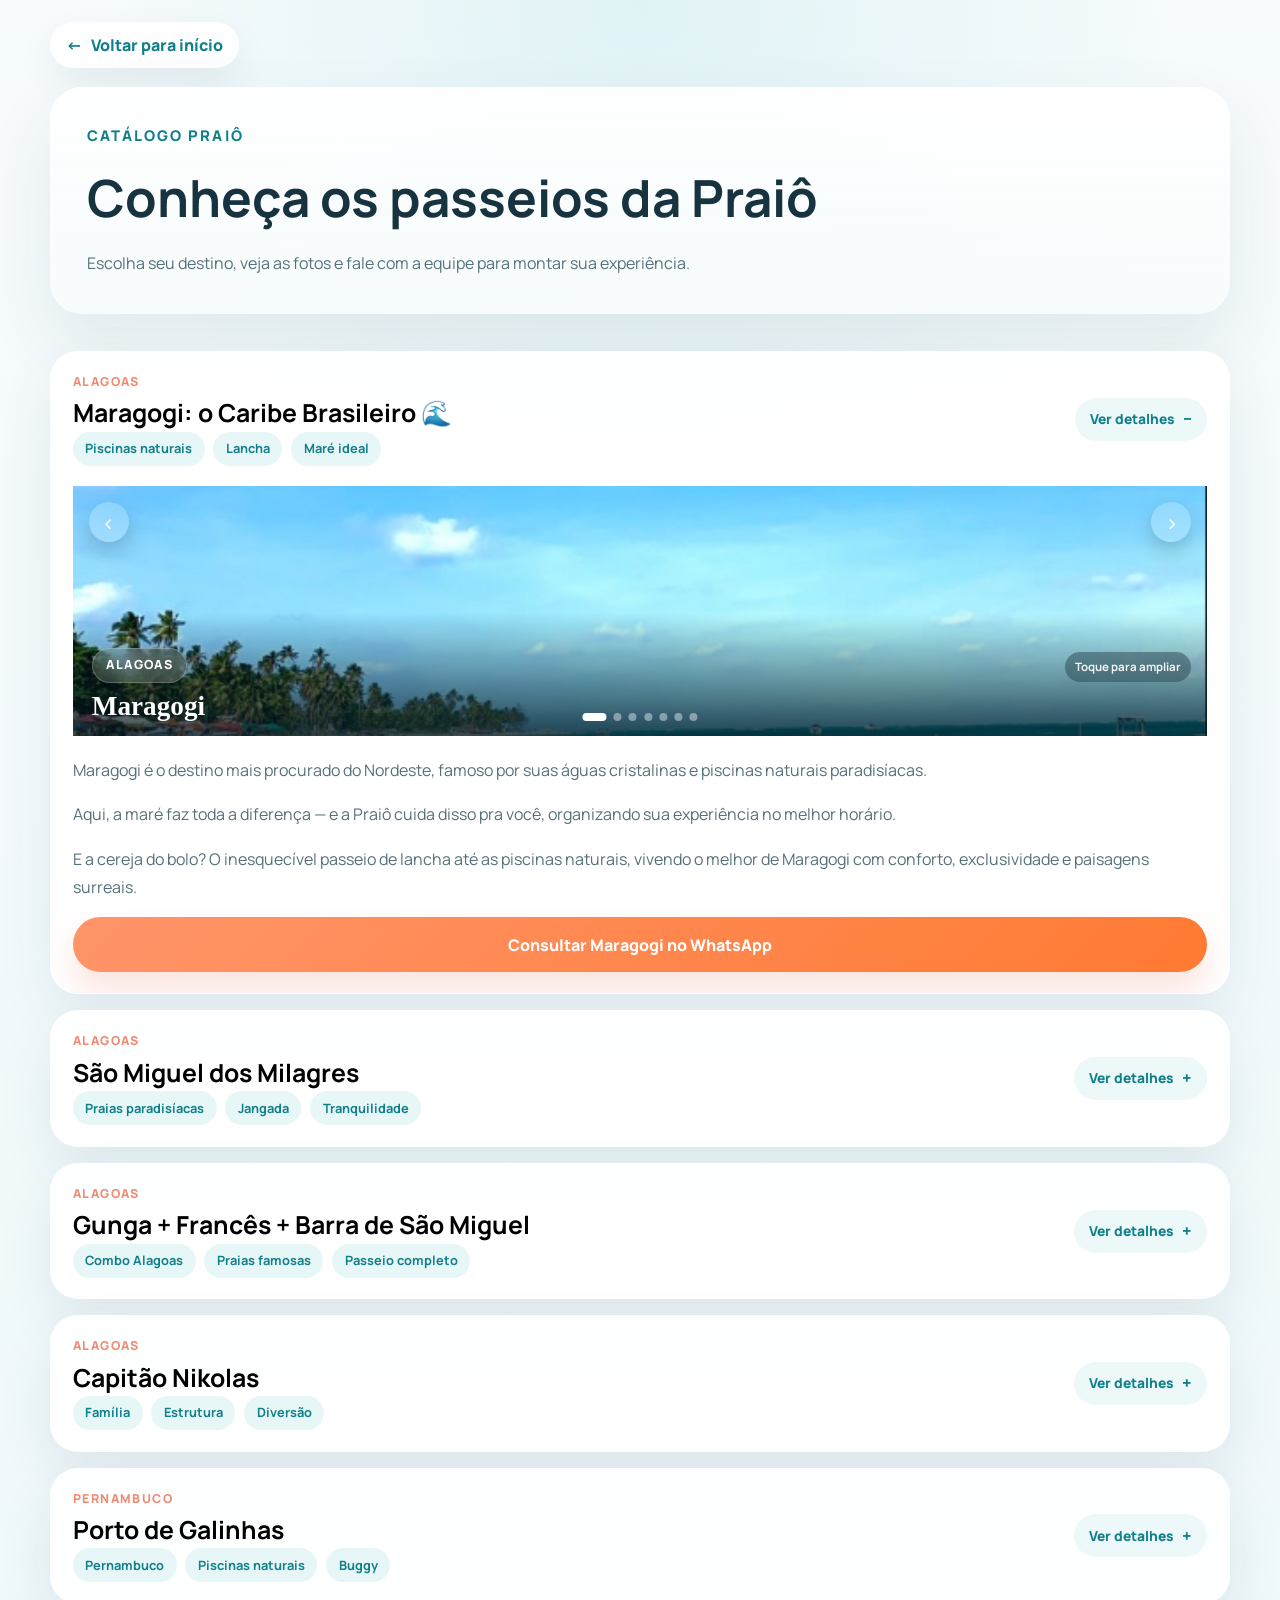
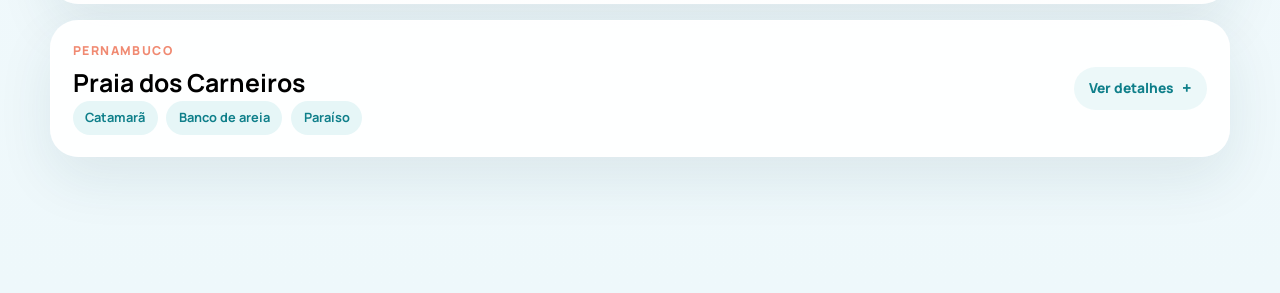
==== passeios.html @ 6997a177 "feat: criar página catálogo de passeios" ====
<!DOCTYPE html>
<html lang="pt-BR">
<head>
  <meta charset="UTF-8">
  <meta name="viewport" content="width=device-width, initial-scale=1.0">
  <title>Passeios | Praiô Receptivo</title>
  <meta
    name="description"
    content="Catálogo de passeios da Praiô Receptivo com fotos, detalhes e atendimento direto no WhatsApp."
  >
  <link rel="preconnect" href="https://fonts.googleapis.com">
  <link rel="preconnect" href="https://fonts.gstatic.com" crossorigin>
  <link
    href="https://fonts.googleapis.com/css2?family=Fraunces:opsz,wght@9..144,600;9..144,700&family=Manrope:wght@400;500;600;700;800&display=swap"
    rel="stylesheet"
  >
  <link rel="stylesheet" href="./style.css">
</head>
<body class="catalog-page">
  <main class="catalog-main">
    <section class="catalog-hero">
      <div class="container catalog-hero__inner">
        <a class="catalog-back-link" href="./index.html">Voltar para início</a>
        <div class="catalog-hero__copy">
          <p class="eyebrow">Catálogo Praiô</p>
          <h1>Conheça os passeios da Praiô</h1>
          <p>
            Escolha seu destino, veja as fotos e fale com a equipe para montar sua experiência.
          </p>
        </div>
      </div>
    </section>

    <section class="catalog-section" id="passeios">
      <div class="container">
        <div class="catalog-stack" data-tour-accordion>
          <article class="catalog-card is-open" data-tour-item>
            <button class="catalog-card__summary" type="button" aria-expanded="true" data-tour-toggle>
              <div>
                <p class="catalog-card__eyebrow">Alagoas</p>
                <h2>Maragogi: o Caribe Brasileiro 🌊</h2>
                <div class="tour-tags" aria-label="Características do passeio Maragogi">
                  <span>Piscinas naturais</span>
                  <span>Lancha</span>
                  <span>Maré ideal</span>
                </div>
              </div>
              <span class="catalog-card__toggle-text">Ver detalhes</span>
            </button>

            <div class="catalog-card__content" data-tour-content>
              <div class="catalog-card__body">
                <div class="tour-gallery catalog-gallery" data-gallery="maragogi">
                  <div class="tour-gallery-track" data-gallery-track aria-label="Galeria de Maragogi">
                    <figure class="tour-gallery-slide">
                      <img src="./assets/passeios/maragogi/maragogi-1.png" alt="Praia de Maragogi com mar azul e faixa de areia" loading="lazy" data-lightbox-image>
                    </figure>
                    <figure class="tour-gallery-slide">
                      <img src="./assets/passeios/maragogi/maragogi-2.png" alt="Águas cristalinas de Maragogi com barcos ao fundo" loading="lazy" data-lightbox-image>
                    </figure>
                    <figure class="tour-gallery-slide">
                      <img src="./assets/passeios/maragogi/maragogi-3.png" alt="Coqueiro inclinado na praia de Maragogi" loading="lazy" data-lightbox-image>
                    </figure>
                    <figure class="tour-gallery-slide">
                      <img src="./assets/passeios/maragogi/maragogi-4.png" alt="Piscinas naturais de Maragogi com família aproveitando o mar" loading="lazy" data-lightbox-image>
                    </figure>
                    <figure class="tour-gallery-slide">
                      <img src="./assets/passeios/maragogi/maragogi-5.png" alt="Cenário turístico de Maragogi com balanço colorido" loading="lazy" data-lightbox-image>
                    </figure>
                    <figure class="tour-gallery-slide">
                      <img src="./assets/passeios/maragogi/maragogi-6.png" alt="Piscinas naturais transparentes em Maragogi" loading="lazy" data-lightbox-image>
                    </figure>
                    <figure class="tour-gallery-slide">
                      <img src="./assets/passeios/maragogi/maragogi-7.png" alt="Letreiro colorido de Maragogi na praia" loading="lazy" data-lightbox-image>
                    </figure>
                  </div>

                  <div class="tour-gallery-overlay">
                    <span class="tour-visual-pill">Alagoas</span>
                    <strong>Maragogi</strong>
                  </div>

                  <span class="tour-gallery-hint">Toque para ampliar</span>

                  <button class="tour-gallery-arrow tour-gallery-arrow-prev" type="button" data-gallery-prev aria-label="Imagem anterior de Maragogi">
                    <span aria-hidden="true">‹</span>
                  </button>
                  <button class="tour-gallery-arrow tour-gallery-arrow-next" type="button" data-gallery-next aria-label="Próxima imagem de Maragogi">
                    <span aria-hidden="true">›</span>
                  </button>

                  <div class="tour-gallery-dots" data-gallery-dots aria-label="Selecionar imagem de Maragogi">
                    <button class="tour-gallery-dot is-active" type="button" aria-label="Ver imagem 1 de Maragogi"></button>
                    <button class="tour-gallery-dot" type="button" aria-label="Ver imagem 2 de Maragogi"></button>
                    <button class="tour-gallery-dot" type="button" aria-label="Ver imagem 3 de Maragogi"></button>
                    <button class="tour-gallery-dot" type="button" aria-label="Ver imagem 4 de Maragogi"></button>
                    <button class="tour-gallery-dot" type="button" aria-label="Ver imagem 5 de Maragogi"></button>
                    <button class="tour-gallery-dot" type="button" aria-label="Ver imagem 6 de Maragogi"></button>
                    <button class="tour-gallery-dot" type="button" aria-label="Ver imagem 7 de Maragogi"></button>
                  </div>
                </div>

                <div class="catalog-card__details">
                  <p>
                    Maragogi é o destino mais procurado do Nordeste, famoso por suas águas cristalinas e piscinas naturais paradisíacas.
                  </p>
                  <p>
                    Aqui, a maré faz toda a diferença — e a Praiô cuida disso pra você, organizando sua experiência no melhor horário.
                  </p>
                  <p>
                    E a cereja do bolo? O inesquecível passeio de lancha até as piscinas naturais, vivendo o melhor de Maragogi com conforto, exclusividade e paisagens surreais.
                  </p>

                  <a
                    class="btn btn-card btn-tour whatsapp-trigger"
                    href="#"
                    data-message="Olá! Vim pelo site da Praiô Receptivo 🌴 Quero informações sobre o passeio para Maragogi."
                  >
                    Consultar Maragogi no WhatsApp
                  </a>
                </div>
              </div>
            </div>
          </article>

          <article class="catalog-card" data-tour-item>
            <button class="catalog-card__summary" type="button" aria-expanded="false" data-tour-toggle>
              <div>
                <p class="catalog-card__eyebrow">Alagoas</p>
                <h2>São Miguel dos Milagres</h2>
                <div class="tour-tags">
                  <span>Praias paradisíacas</span>
                  <span>Jangada</span>
                  <span>Tranquilidade</span>
                </div>
              </div>
              <span class="catalog-card__toggle-text">Ver detalhes</span>
            </button>
            <div class="catalog-card__content" data-tour-content hidden>
              <div class="catalog-card__body catalog-card__body--single">
                <div class="tour-visual tour-visual-milagres">
                  <span class="tour-visual-pill">Alagoas</span>
                  <strong>São Miguel dos Milagres</strong>
                </div>
                <div class="catalog-card__details">
                  <p>
                    Um dos destinos mais encantadores de Alagoas, ideal para quem busca águas calmas, beleza natural e uma experiência mais tranquila.
                  </p>
                  <a class="btn btn-card btn-tour whatsapp-trigger" href="#" data-message="Olá! Vim pelo site da Praiô Receptivo 🌴 Quero informações sobre o passeio para São Miguel dos Milagres.">
                    Consultar Milagres
                  </a>
                </div>
              </div>
            </div>
          </article>

          <article class="catalog-card" data-tour-item>
            <button class="catalog-card__summary" type="button" aria-expanded="false" data-tour-toggle>
              <div>
                <p class="catalog-card__eyebrow">Alagoas</p>
                <h2>Gunga + Francês + Barra de São Miguel</h2>
                <div class="tour-tags">
                  <span>Combo Alagoas</span>
                  <span>Praias famosas</span>
                  <span>Passeio completo</span>
                </div>
              </div>
              <span class="catalog-card__toggle-text">Ver detalhes</span>
            </button>
            <div class="catalog-card__content" data-tour-content hidden>
              <div class="catalog-card__body catalog-card__body--single">
                <div class="tour-visual tour-visual-combo">
                  <span class="tour-visual-pill">Alagoas</span>
                  <strong>Combo litoral sul</strong>
                </div>
                <div class="catalog-card__details">
                  <p>
                    Um dos roteiros mais procurados de Alagoas, reunindo três destinos incríveis em uma experiência completa pelo litoral.
                  </p>
                  <a class="btn btn-card btn-tour whatsapp-trigger" href="#" data-message="Olá! Vim pelo site da Praiô Receptivo 🌴 Quero informações sobre o passeio Gunga, Francês e Barra de São Miguel.">
                    Consultar combo
                  </a>
                </div>
              </div>
            </div>
          </article>

          <article class="catalog-card" data-tour-item>
            <button class="catalog-card__summary" type="button" aria-expanded="false" data-tour-toggle>
              <div>
                <p class="catalog-card__eyebrow">Alagoas</p>
                <h2>Capitão Nikolas</h2>
                <div class="tour-tags">
                  <span>Família</span>
                  <span>Estrutura</span>
                  <span>Diversão</span>
                </div>
              </div>
              <span class="catalog-card__toggle-text">Ver detalhes</span>
            </button>
            <div class="catalog-card__content" data-tour-content hidden>
              <div class="catalog-card__body catalog-card__body--single">
                <div class="tour-visual tour-visual-nikolas">
                  <span class="tour-visual-pill">Alagoas</span>
                  <strong>Capitão Nikolas</strong>
                </div>
                <div class="catalog-card__details">
                  <p>
                    Uma opção perfeita para famílias, com estrutura, conforto e um dia leve para aproveitar o melhor do litoral.
                  </p>
                  <a class="btn btn-card btn-tour whatsapp-trigger" href="#" data-message="Olá! Vim pelo site da Praiô Receptivo 🌴 Quero informações sobre o passeio Capitão Nikolas.">
                    Consultar Capitão Nikolas
                  </a>
                </div>
              </div>
            </div>
          </article>

          <article class="catalog-card" data-tour-item>
            <button class="catalog-card__summary" type="button" aria-expanded="false" data-tour-toggle>
              <div>
                <p class="catalog-card__eyebrow">Pernambuco</p>
                <h2>Porto de Galinhas</h2>
                <div class="tour-tags">
                  <span>Pernambuco</span>
                  <span>Piscinas naturais</span>
                  <span>Buggy</span>
                </div>
              </div>
              <span class="catalog-card__toggle-text">Ver detalhes</span>
            </button>
            <div class="catalog-card__content" data-tour-content hidden>
              <div class="catalog-card__body catalog-card__body--single">
                <div class="tour-visual tour-visual-porto">
                  <span class="tour-visual-pill">Pernambuco</span>
                  <strong>Porto de Galinhas</strong>
                </div>
                <div class="catalog-card__details">
                  <p>
                    Um dos destinos mais famosos do Brasil, conhecido pelas piscinas naturais, vila charmosa e passeios inesquecíveis.
                  </p>
                  <a class="btn btn-card btn-tour whatsapp-trigger" href="#" data-message="Olá! Vim pelo site da Praiô Receptivo 🌴 Quero informações sobre o passeio para Porto de Galinhas.">
                    Consultar Porto de Galinhas
                  </a>
                </div>
              </div>
            </div>
          </article>

          <article class="catalog-card" data-tour-item>
            <button class="catalog-card__summary" type="button" aria-expanded="false" data-tour-toggle>
              <div>
                <p class="catalog-card__eyebrow">Pernambuco</p>
                <h2>Praia dos Carneiros</h2>
                <div class="tour-tags">
                  <span>Catamarã</span>
                  <span>Banco de areia</span>
                  <span>Paraíso</span>
                </div>
              </div>
              <span class="catalog-card__toggle-text">Ver detalhes</span>
            </button>
            <div class="catalog-card__content" data-tour-content hidden>
              <div class="catalog-card__body catalog-card__body--single">
                <div class="tour-visual tour-visual-carneiros">
                  <span class="tour-visual-pill">Pernambuco</span>
                  <strong>Praia dos Carneiros</strong>
                </div>
                <div class="catalog-card__details">
                  <p>
                    Um cenário paradisíaco em Pernambuco, com águas tranquilas, passeio de catamarã e paisagens marcantes.
                  </p>
                  <a class="btn btn-card btn-tour whatsapp-trigger" href="#" data-message="Olá! Vim pelo site da Praiô Receptivo 🌴 Quero informações sobre o passeio para Praia dos Carneiros.">
                    Consultar Carneiros
                  </a>
                </div>
              </div>
            </div>
          </article>
        </div>
      </div>
    </section>
  </main>

  <script src="./script.js"></script>
</body>
</html>
---- style.css ----
:root {
  --bg: #f7f4ec;
  --surface: rgba(255, 255, 255, 0.78);
  --surface-strong: #ffffff;
  --text: #17333f;
  --muted: #55707b;
  --primary: #1ca9b3;
  --primary-dark: #0f7f8a;
  --accent: #f08a72;
  --gold: #d7b56d;
  --sand: #e8dcc5;
  --line: rgba(23, 51, 63, 0.1);
  --shadow: 0 20px 60px rgba(18, 61, 74, 0.12);
  --radius-lg: 28px;
  --radius-md: 20px;
  --radius-sm: 14px;
  --container: 1180px;
  --header-height: 82px;
}

* {
  box-sizing: border-box;
}

html {
  scroll-behavior: smooth;
}

body {
  margin: 0;
  font-family: "Manrope", sans-serif;
  color: var(--text);
  line-height: 1.5;
  background:
    radial-gradient(circle at top left, rgba(28, 169, 179, 0.12), transparent 30%),
    radial-gradient(circle at top right, rgba(240, 138, 114, 0.12), transparent 28%),
    linear-gradient(180deg, #f7fafb 0%, var(--bg) 40%, #fcfaf5 100%);
}

a {
  color: inherit;
  text-decoration: none;
}

button,
input,
textarea,
select {
  font: inherit;
}

button,
a {
  -webkit-tap-highlight-color: transparent;
}

img {
  max-width: 100%;
  display: block;
}

.container {
  width: min(calc(100% - 2rem), var(--container));
  margin: 0 auto;
}

.section {
  padding: 5.5rem 0;
  position: relative;
}

.section-heading {
  max-width: 700px;
  margin-bottom: 2rem;
}

.section-support {
  margin: 1rem 0 0;
  color: var(--muted);
  font-size: 1.03rem;
  line-height: 1.82;
}

.section-heading.center {
  text-align: center;
  margin-left: auto;
  margin-right: auto;
}

.section-heading h2,
.hero-copy h1,
.final-cta h2 {
  margin: 0;
  font-family: "Playfair Display", serif;
  line-height: 1.08;
  letter-spacing: -0.03em;
}

.section-heading h2 {
  font-size: clamp(2rem, 3vw, 3.2rem);
}

.eyebrow {
  margin: 0 0 0.8rem;
  color: var(--primary-dark);
  font-size: 0.92rem;
  font-weight: 800;
  letter-spacing: 0.14em;
  text-transform: uppercase;
}

.site-header {
  position: fixed;
  top: 0;
  left: 0;
  right: 0;
  z-index: 30;
  background: transparent;
  border-bottom: 1px solid transparent;
  transition:
    background 0.25s ease,
    border-color 0.25s ease,
    backdrop-filter 0.25s ease,
    box-shadow 0.25s ease;
}

.site-header.is-scrolled {
  backdrop-filter: blur(16px);
  background: rgba(247, 250, 251, 0.78);
  border-bottom-color: rgba(255, 255, 255, 0.56);
  box-shadow: 0 10px 30px rgba(18, 61, 74, 0.08);
}

.header-inner {
  min-height: var(--header-height);
  display: flex;
  align-items: center;
  justify-content: space-between;
  gap: 1.25rem;
}

.brand {
  display: inline-flex;
  align-items: center;
  justify-content: center;
  min-height: 40px;
  padding: 0;
  background: transparent;
  border: 0;
  backdrop-filter: none;
  box-shadow: none;
}

.brand-logo {
  width: 140px;
  height: auto;
  display: block;
  filter: drop-shadow(0 7px 18px rgba(5, 39, 50, 0.17));
}

.site-nav {
  display: flex;
  align-items: center;
  gap: 1.55rem;
}

.site-nav a {
  color: rgba(255, 255, 255, 0.94);
  font-size: 0.93rem;
  font-weight: 700;
  min-height: 44px;
  display: inline-flex;
  align-items: center;
  letter-spacing: 0.01em;
  transition: color 0.2s ease;
}

.site-nav a:hover,
.site-nav a:focus-visible {
  color: white;
}

.site-header.is-scrolled .site-nav a {
  color: var(--muted);
}

.site-header.is-scrolled .site-nav a:hover,
.site-header.is-scrolled .site-nav a:focus-visible {
  color: var(--primary-dark);
}

.header-cta,
.btn {
  display: inline-flex;
  align-items: center;
  justify-content: center;
  border-radius: 999px;
  font-weight: 800;
  transition:
    transform 0.2s ease,
    box-shadow 0.2s ease,
    background 0.2s ease,
    color 0.2s ease;
}

.header-cta {
  min-height: 46px;
  padding: 0.82rem 1.2rem;
  color: white;
  background: linear-gradient(135deg, rgba(6, 83, 98, 0.92), rgba(28, 169, 179, 0.88));
  box-shadow: 0 12px 24px rgba(9, 53, 66, 0.2);
  border: 1px solid rgba(255, 255, 255, 0.24);
}

.header-cta:hover,
.btn:hover {
  transform: translateY(-2px);
}

.header-cta:focus-visible,
.btn:focus-visible,
.site-nav a:focus-visible,
.nav-toggle:focus-visible,
.footer-link:focus-visible {
  outline: 3px solid rgba(240, 138, 114, 0.35);
  outline-offset: 3px;
}

.nav-toggle {
  display: none;
  width: 48px;
  height: 48px;
  padding: 0;
  border: 0;
  border-radius: 14px;
  background: rgba(9, 53, 66, 0.24);
  border: 1px solid rgba(255, 255, 255, 0.24);
  backdrop-filter: blur(10px);
  box-shadow: 0 10px 30px rgba(20, 56, 68, 0.14);
}

.nav-toggle span {
  display: block;
  width: 20px;
  height: 2px;
  margin: 4px auto;
  background: white;
  transition: transform 0.2s ease, opacity 0.2s ease;
}

.site-header.is-scrolled .nav-toggle {
  background: rgba(255, 255, 255, 0.9);
  border-color: rgba(23, 51, 63, 0.08);
}

.site-header.is-scrolled .nav-toggle span {
  background: var(--text);
}

.hero {
  overflow: hidden;
  min-height: 100svh;
  padding: calc(var(--header-height) + 1.2rem) 0 2.4rem;
}

.hero-backdrop {
  position: absolute;
  inset: 0;
  background:
    linear-gradient(180deg, rgba(5, 39, 50, 0.08) 0%, rgba(7, 54, 68, 0.14) 42%, rgba(8, 48, 60, 0.24) 100%),
    radial-gradient(circle at 50% 10%, rgba(255, 255, 255, 0.24), transparent 24%),
    linear-gradient(90deg, rgba(4, 39, 50, 0.1) 0%, rgba(4, 39, 50, 0.03) 38%, rgba(4, 39, 50, 0.1) 100%),
    url("./assets/hero-mobile-praiou.jpeg");
  background-size: cover;
  background-position: center center;
  pointer-events: none;
}

.hero-grid {
  position: relative;
  z-index: 1;
  min-height: calc(100svh - var(--header-height) - 2rem);
  display: flex;
  align-items: center;
  justify-content: center;
}

.hero-copy {
  color: white;
  max-width: 690px;
}

.hero-copy-centered {
  text-align: center;
  display: flex;
  flex-direction: column;
  align-items: center;
}

.hero-logo {
  width: min(100%, 420px);
  height: auto;
  margin-bottom: 1.55rem;
  filter: drop-shadow(0 10px 24px rgba(5, 39, 50, 0.18));
}

.hero-copy h1 {
  font-size: clamp(2.2rem, 3.82vw, 3.5rem);
  max-width: 610px;
  line-height: 1.05;
  text-shadow: 0 5px 14px rgba(5, 39, 50, 0.2);
  text-wrap: balance;
}

.hero-text {
  margin: 1rem 0 0;
  max-width: 680px;
  color: rgba(255, 255, 255, 0.96);
  font-size: 1.05rem;
  line-height: 1.72;
  text-shadow: 0 3px 10px rgba(5, 39, 50, 0.14);
  text-wrap: pretty;
}

.hero-text-mobile {
  display: none;
}

.hero-mobile-break {
  display: none;
}

.hero-actions {
  display: flex;
  flex-wrap: wrap;
  justify-content: center;
  gap: 0.95rem;
  margin-top: 1.7rem;
}

.hero-mobile-links {
  display: none;
}

.hero-mobile-link {
  min-height: 48px;
  padding: 0.82rem 1.1rem;
  display: inline-flex;
  align-items: center;
  justify-content: center;
  border-radius: 999px;
  background: rgba(18, 119, 133, 0.28);
  border: 1px solid rgba(255, 255, 255, 0.24);
  box-shadow: 0 12px 24px rgba(5, 39, 50, 0.12);
  color: rgba(255, 255, 255, 0.96);
  font-size: 0.94rem;
  font-weight: 800;
  letter-spacing: 0.01em;
  backdrop-filter: blur(10px);
  transition:
    transform 0.2s ease,
    background 0.2s ease,
    box-shadow 0.2s ease;
}

.hero-mobile-link:hover,
.hero-mobile-link:focus-visible {
  transform: translateY(-2px);
  background: rgba(18, 119, 133, 0.38);
  box-shadow: 0 16px 28px rgba(5, 39, 50, 0.14);
}

.btn {
  min-height: 54px;
  padding: 0.95rem 1.55rem;
  text-align: center;
}

.btn-primary {
  color: white;
  background: linear-gradient(135deg, var(--accent), #ef9f65);
  box-shadow: 0 16px 30px rgba(240, 138, 114, 0.22);
}

.btn-secondary {
  color: white;
  background: rgba(255, 255, 255, 0.11);
  border: 1px solid rgba(255, 255, 255, 0.3);
  backdrop-filter: blur(10px);
}

.btn-card {
  width: 100%;
  color: var(--primary-dark);
  background: rgba(28, 169, 179, 0.1);
}

.hero-badges {
  display: flex;
  flex-wrap: wrap;
  justify-content: center;
  gap: 0.9rem;
  margin-top: 1.35rem;
}

.hero-badges span {
  min-height: 46px;
  display: inline-flex;
  align-items: center;
  justify-content: center;
  padding: 0.75rem 1rem;
  border: 1px solid rgba(255, 255, 255, 0.22);
  border-radius: 999px;
  background: rgba(255, 255, 255, 0.12);
  color: rgba(255, 255, 255, 0.94);
  font-size: 0.89rem;
  font-weight: 700;
  backdrop-filter: blur(10px);
  box-shadow: 0 12px 24px rgba(5, 39, 50, 0.12);
}

.hero-visual {
  display: none;
}

.hero-card {
  border: 1px solid rgba(255, 255, 255, 0.4);
  backdrop-filter: blur(18px);
  box-shadow: var(--shadow);
}

.hero-card-main {
  width: min(100%, 440px);
  padding: 2rem;
  border-radius: 34px;
  background:
    linear-gradient(180deg, rgba(255, 255, 255, 0.96), rgba(255, 255, 255, 0.8)),
    linear-gradient(135deg, rgba(28, 169, 179, 0.16), rgba(255, 255, 255, 0));
}

.visual-label {
  margin: 0 0 0.6rem;
  color: var(--primary-dark);
  font-size: 0.86rem;
  font-weight: 800;
  letter-spacing: 0.12em;
  text-transform: uppercase;
}

.hero-card-main h2 {
  margin: 0;
  font-size: clamp(1.8rem, 3vw, 2.6rem);
  line-height: 1.1;
}

.hero-card-main p {
  margin: 1rem 0 0;
  color: var(--muted);
  line-height: 1.75;
}

.hero-card-floating {
  position: absolute;
  left: 1rem;
  bottom: 2rem;
  display: flex;
  flex-direction: column;
  gap: 0.35rem;
  padding: 1.1rem 1.2rem;
  border-radius: 20px;
  background: rgba(255, 255, 255, 0.78);
}

.hero-card-floating strong {
  font-size: 0.98rem;
}

.hero-card-floating span {
  color: var(--muted);
  font-size: 0.9rem;
}

.intro-grid {
  display: grid;
  grid-template-columns: 0.9fr 1.1fr;
  gap: 2rem;
  align-items: start;
}

.intro-grid-enhanced {
  gap: 2.5rem;
}

.intro {
  padding-top: 4.8rem;
}

.intro-showcase {
  display: grid;
  grid-template-columns: minmax(0, 1.2fr) minmax(280px, 0.8fr);
  gap: 1.4rem;
  align-items: stretch;
}

.intro-copy {
  color: var(--muted);
  font-size: 1.04rem;
  line-height: 1.9;
}

.intro-copy p + p {
  margin-top: 1rem;
}

.profile-card,
.schedule-box,
.transfer-card,
.experience-card {
  background: rgba(255, 255, 255, 0.84);
  border: 1px solid rgba(255, 255, 255, 0.8);
  border-radius: var(--radius-lg);
  box-shadow: var(--shadow);
}

.profile-card {
  display: grid;
  gap: 1.2rem;
  padding: 1.6rem;
  background:
    linear-gradient(180deg, rgba(255, 255, 255, 0.92), rgba(250, 255, 255, 0.86)),
    linear-gradient(135deg, rgba(28, 169, 179, 0.08), rgba(240, 138, 114, 0.08));
}

.profile-photo-placeholder,
.transfer-visual {
  display: grid;
  place-items: center;
  text-align: center;
  gap: 0.5rem;
  min-height: 260px;
  padding: 1.5rem;
  border-radius: 24px;
  border: 1px dashed rgba(28, 169, 179, 0.28);
  background:
    radial-gradient(circle at top, rgba(28, 169, 179, 0.12), transparent 55%),
    linear-gradient(180deg, rgba(255, 255, 255, 0.92), rgba(232, 220, 197, 0.44));
  color: var(--primary-dark);
}

.profile-photo-placeholder span,
.transfer-visual span {
  font-size: 1.18rem;
  font-weight: 800;
}

.profile-photo-placeholder small,
.transfer-visual small {
  color: var(--muted);
  line-height: 1.6;
}

.profile-meta strong {
  display: block;
  font-size: 1.12rem;
  margin-bottom: 0.55rem;
}

.profile-meta p {
  margin: 0;
  color: var(--muted);
  line-height: 1.75;
}

.schedule-box {
  display: grid;
  grid-template-columns: 1fr auto;
  align-items: center;
  gap: 1.6rem;
  padding: 2rem;
  background:
    linear-gradient(180deg, rgba(255, 255, 255, 0.95), rgba(255, 255, 255, 0.84)),
    linear-gradient(135deg, rgba(28, 169, 179, 0.12), rgba(240, 138, 114, 0.08));
}

.card-grid {
  display: grid;
  gap: 1.4rem;
}

.card-grid-2 {
  grid-template-columns: repeat(2, minmax(0, 1fr));
}

.card-grid-3 {
  grid-template-columns: repeat(3, minmax(0, 1fr));
}

.card-grid-4 {
  grid-template-columns: repeat(4, minmax(0, 1fr));
}

.info-card,
.tour-card,
.reason-card,
.review-card {
  background: rgba(255, 255, 255, 0.84);
  border: 1px solid rgba(255, 255, 255, 0.8);
  border-radius: var(--radius-lg);
  box-shadow: var(--shadow);
}

.info-card,
.reason-card,
.review-card {
  padding: 1.8rem;
}

.info-card {
  min-height: 100%;
}

.card-icon {
  width: 56px;
  height: 56px;
  display: inline-flex;
  align-items: center;
  justify-content: center;
  border-radius: 18px;
  background: linear-gradient(135deg, rgba(28, 169, 179, 0.18), rgba(240, 138, 114, 0.18));
  font-size: 1.5rem;
}

.info-card h3,
.tour-card h3,
.reason-card h3 {
  margin: 1rem 0 0.6rem;
  font-size: 1.25rem;
}

.info-card p,
.tour-card p,
.reason-card p,
.review-card p {
  margin: 0;
  color: var(--muted);
  line-height: 1.8;
}

.tour-card {
  display: flex;
  flex-direction: column;
  justify-content: space-between;
  gap: 1.5rem;
  padding: 1.6rem;
  background:
    linear-gradient(180deg, rgba(255, 255, 255, 0.92), rgba(250, 255, 255, 0.84)),
    linear-gradient(135deg, rgba(28, 169, 179, 0.08), rgba(240, 138, 114, 0.08));
  border-color: rgba(28, 169, 179, 0.08);
  transition: transform 0.2s ease, box-shadow 0.2s ease;
}

.info-card:hover,
.tour-card:hover,
.reason-card:hover,
.review-card:hover {
  transform: translateY(-4px);
  box-shadow: 0 24px 66px rgba(18, 61, 74, 0.14);
}

.tour-region {
  display: inline-flex;
  margin-bottom: 0.8rem;
  padding: 0.45rem 0.8rem;
  border-radius: 999px;
  background: rgba(28, 169, 179, 0.12);
  color: var(--primary-dark);
  font-size: 0.82rem;
  font-weight: 800;
  letter-spacing: 0.08em;
  text-transform: uppercase;
}

.tour-card-top {
  display: grid;
  gap: 0.25rem;
}

.tours {
  position: relative;
  overflow: hidden;
}

.tours::before {
  content: "";
  position: absolute;
  inset: 0;
  background:
    radial-gradient(circle at top left, rgba(28, 169, 179, 0.1), transparent 35%),
    radial-gradient(circle at bottom right, rgba(240, 138, 114, 0.12), transparent 30%);
  pointer-events: none;
}

.tours .container {
  position: relative;
  z-index: 1;
}

.tours-heading {
  display: flex;
  align-items: end;
  justify-content: space-between;
  gap: 1.5rem;
}

.tours-controls {
  display: inline-flex;
  align-items: center;
  gap: 0.75rem;
  flex-shrink: 0;
}

.tours-arrow {
  width: 52px;
  height: 52px;
  display: inline-flex;
  align-items: center;
  justify-content: center;
  border: 0;
  border-radius: 18px;
  background: rgba(255, 255, 255, 0.92);
  color: var(--primary-dark);
  box-shadow: 0 18px 38px rgba(18, 61, 74, 0.12);
  cursor: pointer;
  transition: transform 0.2s ease, box-shadow 0.2s ease, opacity 0.2s ease;
}

.tours-arrow:hover {
  transform: translateY(-2px);
  box-shadow: 0 22px 42px rgba(18, 61, 74, 0.16);
}

.tours-arrow:disabled {
  opacity: 0.45;
  cursor: default;
  transform: none;
  box-shadow: 0 12px 24px rgba(18, 61, 74, 0.08);
}

.tours-arrow span {
  font-size: 1.8rem;
  line-height: 1;
  transform: translateY(-1px);
}

.tours-carousel {
  display: grid;
  gap: 1.15rem;
}

.tours-track {
  display: flex;
  align-items: stretch;
  gap: 1rem;
  overflow-x: auto;
  padding: 0.3rem 0.2rem 0.8rem;
  scroll-snap-type: x mandatory;
  scroll-behavior: smooth;
  scrollbar-width: none;
}

.tours-track::-webkit-scrollbar {
  display: none;
}

.carousel-tour-card {
  flex: 0 0 min(31.5rem, calc((100% - 2rem) / 3));
  min-width: min(31.5rem, calc((100% - 2rem) / 3));
  flex-shrink: 0;
  padding: 0;
  overflow: hidden;
  scroll-snap-align: start;
  scroll-snap-stop: always;
}

.tour-visual {
  position: relative;
  min-height: 220px;
  display: flex;
  flex-direction: column;
  justify-content: end;
  gap: 0.55rem;
  padding: 1.3rem;
  color: #fff;
  background:
    linear-gradient(180deg, rgba(3, 24, 31, 0.08) 0%, rgba(2, 26, 34, 0.62) 100%),
    linear-gradient(135deg, rgba(20, 166, 189, 0.92), rgba(240, 138, 114, 0.72));
}

.tour-visual::after {
  content: "";
  position: absolute;
  inset: 0;
  background:
    radial-gradient(circle at top right, rgba(255, 255, 255, 0.2), transparent 28%),
    linear-gradient(135deg, rgba(255, 255, 255, 0.08), transparent 55%);
  pointer-events: none;
}

.tour-visual > * {
  position: relative;
  z-index: 1;
}

.tour-visual strong {
  font-family: "Playfair Display", serif;
  font-size: 1.7rem;
  line-height: 1.03;
  max-width: 14ch;
}

.tour-visual small {
  font-size: 0.82rem;
  color: rgba(255, 255, 255, 0.88);
}

.tour-visual small code {
  color: inherit;
  background: rgba(255, 255, 255, 0.12);
}

.tour-visual-pill {
  width: fit-content;
  display: inline-flex;
  align-items: center;
  justify-content: center;
  padding: 0.45rem 0.82rem;
  border-radius: 999px;
  background: rgba(255, 255, 255, 0.15);
  border: 1px solid rgba(255, 255, 255, 0.22);
  backdrop-filter: blur(10px);
  font-size: 0.78rem;
  font-weight: 800;
  letter-spacing: 0.08em;
  text-transform: uppercase;
}

.tour-visual-maragogi {
  background:
    linear-gradient(180deg, rgba(4, 35, 47, 0.06) 0%, rgba(5, 39, 50, 0.6) 100%),
    radial-gradient(circle at top left, rgba(255, 255, 255, 0.26), transparent 28%),
    linear-gradient(135deg, #1bbcc4 0%, #49d6df 32%, #8ce5df 60%, #f08a72 100%);
}

.tour-gallery {
  position: relative;
  min-height: 260px;
  overflow: hidden;
  background:
    linear-gradient(180deg, rgba(4, 35, 47, 0.08) 0%, rgba(5, 39, 50, 0.62) 100%),
    linear-gradient(135deg, #1bbcc4 0%, #49d6df 32%, #8ce5df 60%, #f08a72 100%);
}

.tour-gallery-track {
  display: flex;
  height: 100%;
  overflow-x: auto;
  scroll-snap-type: x mandatory;
  scroll-behavior: smooth;
  scrollbar-width: none;
}

.tour-gallery-track::-webkit-scrollbar {
  display: none;
}

.tour-gallery-slide {
  flex: 0 0 100%;
  min-width: 100%;
  height: 260px;
  margin: 0;
  scroll-snap-align: start;
  scroll-snap-stop: always;
}

.tour-gallery-slide img {
  width: 100%;
  height: 100%;
  display: block;
  object-fit: cover;
}

.tour-gallery-overlay {
  position: absolute;
  inset: auto 0 0;
  display: flex;
  flex-direction: column;
  gap: 0.55rem;
  padding: 2.2rem 1.2rem 1.05rem;
  color: #fff;
  background: linear-gradient(180deg, rgba(3, 24, 31, 0) 0%, rgba(2, 26, 34, 0.78) 100%);
  pointer-events: none;
}

.tour-gallery-overlay strong {
  font-family: "Playfair Display", serif;
  font-size: 1.7rem;
  line-height: 1.03;
}

.tour-gallery-overlay small {
  color: rgba(255, 255, 255, 0.88);
  font-size: 0.8rem;
}

.tour-gallery-overlay small code {
  color: inherit;
  background: rgba(255, 255, 255, 0.12);
}

.tour-gallery-hint {
  position: absolute;
  right: 1rem;
  bottom: 3.4rem;
  z-index: 2;
  display: inline-flex;
  align-items: center;
  min-height: 30px;
  padding: 0.3rem 0.65rem;
  border-radius: 999px;
  background: rgba(7, 28, 36, 0.34);
  color: rgba(255, 255, 255, 0.92);
  font-size: 0.72rem;
  font-weight: 700;
  backdrop-filter: blur(10px);
  pointer-events: none;
}

.tour-gallery-arrow {
  position: absolute;
  top: 1rem;
  z-index: 2;
  width: 40px;
  height: 40px;
  display: inline-flex;
  align-items: center;
  justify-content: center;
  border: 0;
  border-radius: 999px;
  background: rgba(255, 255, 255, 0.2);
  color: white;
  box-shadow: 0 10px 20px rgba(4, 35, 47, 0.2);
  backdrop-filter: blur(12px);
  cursor: pointer;
}

.tour-gallery-arrow:hover {
  background: rgba(255, 255, 255, 0.28);
}

.tour-gallery-arrow-prev {
  left: 1rem;
}

.tour-gallery-arrow-next {
  right: 1rem;
}

.tour-gallery-arrow span {
  font-size: 1.35rem;
  line-height: 1;
}

.tour-gallery-dots {
  position: absolute;
  left: 50%;
  bottom: 0.95rem;
  z-index: 2;
  display: flex;
  align-items: center;
  gap: 0.45rem;
  transform: translateX(-50%);
}

.tour-gallery-dot {
  width: 8px;
  height: 8px;
  padding: 0;
  border: 0;
  border-radius: 999px;
  background: rgba(255, 255, 255, 0.42);
  cursor: pointer;
  transition: width 0.2s ease, background 0.2s ease;
}

.tour-gallery-dot.is-active {
  width: 24px;
  background: white;
}

.tour-lightbox {
  position: fixed;
  inset: 0;
  z-index: 90;
  display: grid;
  place-items: center;
  padding: 1rem;
  background: rgba(0, 0, 0, 0.88);
  backdrop-filter: blur(12px);
}

.tour-lightbox[hidden] {
  display: none !important;
}

.tour-lightbox__dialog {
  position: relative;
  width: min(100%, 1080px);
  display: grid;
  justify-items: center;
  gap: 1rem;
}

.tour-lightbox__image-wrap {
  width: 100%;
  display: grid;
  place-items: center;
}

.tour-lightbox__image {
  max-width: 100%;
  max-height: min(82vh, 920px);
  display: block;
  border-radius: 22px;
  box-shadow: 0 26px 80px rgba(0, 0, 0, 0.34);
}

.tour-lightbox__close,
.tour-lightbox__arrow {
  position: absolute;
  z-index: 2;
  width: 48px;
  height: 48px;
  display: inline-flex;
  align-items: center;
  justify-content: center;
  border: 0;
  border-radius: 999px;
  background: rgba(255, 255, 255, 0.14);
  color: white;
  backdrop-filter: blur(10px);
  box-shadow: 0 10px 30px rgba(0, 0, 0, 0.18);
  cursor: pointer;
}

.tour-lightbox__close {
  top: 0;
  right: 0;
}

.tour-lightbox__arrow {
  top: 50%;
  transform: translateY(-50%);
}

.tour-lightbox__arrow--prev {
  left: 0;
}

.tour-lightbox__arrow--next {
  right: 0;
}

.tour-lightbox__close span,
.tour-lightbox__arrow span {
  font-size: 1.45rem;
  line-height: 1;
}

.tour-lightbox__counter {
  display: inline-flex;
  align-items: center;
  justify-content: center;
  min-height: 36px;
  padding: 0.45rem 0.9rem;
  border-radius: 999px;
  background: rgba(255, 255, 255, 0.12);
  color: rgba(255, 255, 255, 0.92);
  font-size: 0.88rem;
  font-weight: 700;
  letter-spacing: 0.03em;
}

.tour-visual-milagres {
  background:
    linear-gradient(180deg, rgba(4, 35, 47, 0.08) 0%, rgba(5, 39, 50, 0.62) 100%),
    radial-gradient(circle at top right, rgba(255, 255, 255, 0.18), transparent 28%),
    linear-gradient(145deg, #1f9f9a 0%, #61d8cb 44%, #d9f4f0 70%, #f0be7e 100%);
}

.tour-visual-combo {
  background:
    linear-gradient(180deg, rgba(5, 39, 50, 0.08) 0%, rgba(5, 39, 50, 0.62) 100%),
    radial-gradient(circle at top left, rgba(255, 255, 255, 0.18), transparent 28%),
    linear-gradient(135deg, #0e7ba6 0%, #1cb3c7 44%, #f6d4a1 76%, #ec8a65 100%);
}

.tour-visual-nikolas {
  background:
    linear-gradient(180deg, rgba(5, 39, 50, 0.08) 0%, rgba(5, 39, 50, 0.62) 100%),
    radial-gradient(circle at top left, rgba(255, 255, 255, 0.18), transparent 28%),
    linear-gradient(145deg, #248bb3 0%, #41c8db 38%, #f6dcb1 74%, #f29a6b 100%);
}

.tour-visual-porto {
  background:
    linear-gradient(180deg, rgba(5, 39, 50, 0.08) 0%, rgba(5, 39, 50, 0.62) 100%),
    radial-gradient(circle at top right, rgba(255, 255, 255, 0.22), transparent 30%),
    linear-gradient(135deg, #1a88a5 0%, #28c2cc 42%, #f0e4b6 76%, #ef8f63 100%);
}

.tour-visual-carneiros {
  background:
    linear-gradient(180deg, rgba(5, 39, 50, 0.08) 0%, rgba(5, 39, 50, 0.62) 100%),
    radial-gradient(circle at top left, rgba(255, 255, 255, 0.18), transparent 30%),
    linear-gradient(150deg, #1aa9b3 0%, #64d8d5 42%, #f5dfb1 74%, #ed8b6c 100%);
}

.tour-card-body {
  display: grid;
  gap: 1.3rem;
  padding: 1.35rem;
}

.tour-card-body .tour-card-top {
  gap: 0.95rem;
}

.tour-card-body .tour-card-top h3 {
  margin: 0;
  font-size: 1.45rem;
}

.tour-card-body .tour-card-top p + p {
  margin-top: -0.2rem;
}

.tour-tags {
  display: flex;
  flex-wrap: wrap;
  gap: 0.55rem;
}

.tour-tags span {
  display: inline-flex;
  align-items: center;
  min-height: 34px;
  padding: 0.42rem 0.78rem;
  border-radius: 999px;
  background: rgba(28, 169, 179, 0.1);
  color: var(--primary-dark);
  font-size: 0.8rem;
  font-weight: 700;
}

.btn-tour {
  justify-content: center;
  min-height: 54px;
  color: #fff;
  background: linear-gradient(135deg, #ff956b, #ff7a32);
  box-shadow: 0 18px 34px rgba(240, 138, 114, 0.24);
}

.btn-tour:hover {
  box-shadow: 0 22px 40px rgba(240, 138, 114, 0.3);
}

.tours-dots {
  display: flex;
  justify-content: center;
  align-items: center;
  gap: 0.55rem;
}

.tours-dot {
  width: 9px;
  height: 9px;
  padding: 0;
  border: 0;
  border-radius: 999px;
  background: rgba(18, 61, 74, 0.18);
  cursor: pointer;
  transition: transform 0.2s ease, background 0.2s ease, width 0.2s ease;
}

.tours-dot.is-active {
  width: 30px;
  background: linear-gradient(135deg, #ff956b, #ff7a32);
}

.tours-dot:hover {
  transform: scale(1.05);
}

.tours-home-cta {
  overflow: hidden;
}

.tours-home-panel {
  display: grid;
  gap: 1.5rem;
  padding: clamp(1.4rem, 3vw, 2.2rem);
  border-radius: 32px;
  background:
    linear-gradient(180deg, rgba(255, 255, 255, 0.96), rgba(249, 255, 255, 0.88)),
    linear-gradient(135deg, rgba(28, 169, 179, 0.08), rgba(240, 138, 114, 0.08));
  border: 1px solid rgba(255, 255, 255, 0.78);
  box-shadow: 0 28px 70px rgba(18, 61, 74, 0.1);
}

.tours-home-actions {
  display: grid;
  gap: 1rem;
  justify-items: start;
}

.tours-home-tags {
  display: flex;
  flex-wrap: wrap;
  gap: 0.65rem;
}

.tours-home-tags span {
  display: inline-flex;
  align-items: center;
  min-height: 36px;
  padding: 0.48rem 0.92rem;
  border-radius: 999px;
  background: rgba(28, 169, 179, 0.1);
  color: var(--primary-dark);
  font-size: 0.82rem;
  font-weight: 700;
}

.catalog-page {
  min-height: 100%;
  background:
    radial-gradient(circle at top, rgba(28, 169, 179, 0.1), transparent 28%),
    linear-gradient(180deg, #f7fbfd 0%, #eef8fb 100%);
}

.catalog-main {
  padding: 0 0 4.5rem;
}

.catalog-hero {
  padding: 1.4rem 0 1.3rem;
}

.catalog-hero__inner {
  display: grid;
  gap: 1.2rem;
}

.catalog-back-link {
  display: inline-flex;
  align-items: center;
  gap: 0.55rem;
  width: fit-content;
  min-height: 44px;
  padding: 0.68rem 1rem;
  border-radius: 999px;
  background: rgba(255, 255, 255, 0.9);
  color: var(--primary-dark);
  font-weight: 800;
  box-shadow: 0 16px 36px rgba(18, 61, 74, 0.08);
}

.catalog-back-link::before {
  content: "←";
  font-size: 1rem;
  line-height: 1;
}

.catalog-hero__copy {
  padding: clamp(1.5rem, 3vw, 2.3rem);
  border-radius: 32px;
  background:
    linear-gradient(180deg, rgba(255, 255, 255, 0.96), rgba(248, 252, 253, 0.92)),
    linear-gradient(135deg, rgba(28, 169, 179, 0.08), rgba(240, 138, 114, 0.08));
  box-shadow: 0 30px 70px rgba(18, 61, 74, 0.09);
}

.catalog-hero__copy h1 {
  margin: 0.35rem 0 0.85rem;
  font-size: clamp(2rem, 4vw, 3.4rem);
}

.catalog-hero__copy p:not(.eyebrow) {
  margin: 0;
  max-width: 720px;
  color: var(--muted);
  line-height: 1.75;
}

.catalog-section {
  padding: 1rem 0 4rem;
}

.catalog-stack {
  display: grid;
  gap: 1rem;
}

.catalog-card {
  overflow: hidden;
  border-radius: 28px;
  background: rgba(255, 255, 255, 0.94);
  border: 1px solid rgba(255, 255, 255, 0.88);
  box-shadow: 0 22px 56px rgba(18, 61, 74, 0.09);
}

.catalog-card__summary {
  width: 100%;
  display: grid;
  grid-template-columns: minmax(0, 1fr) auto;
  gap: 1rem;
  align-items: center;
  padding: 1.3rem 1.35rem;
  border: 0;
  background: transparent;
  text-align: left;
  cursor: pointer;
}

.catalog-card__summary h2 {
  margin: 0.2rem 0 0;
  font-size: clamp(1.15rem, 2.6vw, 1.55rem);
}

.catalog-card__eyebrow {
  margin: 0;
  color: var(--accent);
  font-size: 0.77rem;
  font-weight: 800;
  letter-spacing: 0.12em;
  text-transform: uppercase;
}

.catalog-card__toggle-text {
  display: inline-flex;
  align-items: center;
  gap: 0.5rem;
  min-height: 42px;
  padding: 0.7rem 0.95rem;
  border-radius: 999px;
  background: rgba(28, 169, 179, 0.08);
  color: var(--primary-dark);
  font-size: 0.86rem;
  font-weight: 800;
  white-space: nowrap;
}

.catalog-card__toggle-text::after {
  content: "+";
  font-size: 1.05rem;
  line-height: 1;
}

.catalog-card.is-open .catalog-card__toggle-text::after {
  content: "−";
}

.catalog-card__content {
  padding: 0 1.35rem 1.35rem;
}

.catalog-card__body {
  display: grid;
  gap: 1.2rem;
}

.catalog-card__body--single {
  grid-template-columns: minmax(0, 220px) minmax(0, 1fr);
  align-items: start;
}

.catalog-card__details {
  display: grid;
  gap: 1rem;
}

.catalog-card__details p {
  margin: 0;
  color: var(--muted);
  line-height: 1.78;
}

.catalog-gallery {
  min-height: 250px;
  height: 250px;
}

.catalog-gallery .tour-gallery-track {
  height: 100%;
}

.catalog-gallery .tour-gallery-slide {
  min-height: 250px;
  height: 250px;
}

.catalog-gallery .tour-gallery-slide img {
  height: 100%;
}

.transfer-grid,
.experience-grid {
  align-items: stretch;
}

.transfer-card,
.experience-card {
  transition: transform 0.2s ease, box-shadow 0.2s ease;
}

.transfer-card:hover,
.experience-card:hover {
  transform: translateY(-4px);
  box-shadow: 0 24px 66px rgba(18, 61, 74, 0.14);
}

.transfer-card {
  overflow: hidden;
  display: grid;
  grid-template-columns: minmax(210px, 0.9fr) minmax(0, 1.1fr);
}

.transfer-content {
  padding: 1.5rem;
  display: grid;
  align-content: center;
}

.transfer-content h3,
.experience-card h3 {
  margin: 0 0 0.6rem;
  font-size: 1.2rem;
}

.transfer-content p,
.experience-card p {
  margin: 0;
  color: var(--muted);
  line-height: 1.76;
}

.experience-card {
  padding: 1.5rem;
  display: grid;
  gap: 1rem;
  align-content: space-between;
  background:
    linear-gradient(180deg, rgba(255, 255, 255, 0.92), rgba(250, 255, 255, 0.86)),
    linear-gradient(135deg, rgba(28, 169, 179, 0.08), rgba(240, 138, 114, 0.08));
}

.experience-card .btn {
  width: 100%;
}

.reasons-grid {
  display: grid;
  grid-template-columns: repeat(5, minmax(0, 1fr));
  gap: 1rem;
}

.reason-card {
  min-height: 100%;
}

.reviews {
  overflow: hidden;
}

.stars {
  margin-bottom: 1rem;
  color: var(--gold);
  letter-spacing: 0.15em;
  font-size: 1.12rem;
}

.final-cta-box {
  display: grid;
  grid-template-columns: 1fr auto;
  align-items: center;
  gap: 1.5rem;
  padding: 2rem;
  border-radius: 34px;
  background:
    linear-gradient(135deg, rgba(8, 101, 117, 0.96), rgba(28, 169, 179, 0.88)),
    linear-gradient(180deg, rgba(255, 255, 255, 0.08), rgba(255, 255, 255, 0));
  box-shadow: var(--shadow);
  color: white;
}

.final-cta .eyebrow,
.final-cta p {
  color: rgba(255, 255, 255, 0.85);
}

.final-cta h2 {
  font-size: clamp(2rem, 3.5vw, 3.4rem);
}

.final-cta p {
  margin: 1rem 0 0;
  max-width: 620px;
  line-height: 1.8;
}

.site-footer {
  padding: 2rem 0 3rem;
}

.footer-content {
  display: flex;
  align-items: center;
  justify-content: space-between;
  gap: 1.5rem;
  padding-top: 1.6rem;
  border-top: 1px solid var(--line);
}

.footer-content p {
  margin: 0.35rem 0 0;
  color: var(--muted);
}

.footer-link {
  color: var(--primary-dark);
  font-weight: 800;
}

.reveal {
  opacity: 0;
  transform: translateY(24px);
  transition: opacity 0.5s ease, transform 0.5s ease;
}

.reveal.is-visible {
  opacity: 1;
  transform: translateY(0);
}

@media (max-width: 1100px) {
  .intro-grid,
  .final-cta-box,
  .intro-showcase,
  .schedule-box,
  .transfer-card {
    grid-template-columns: 1fr;
  }

  .card-grid-4 {
    grid-template-columns: repeat(2, minmax(0, 1fr));
  }

  .card-grid-3 {
    grid-template-columns: repeat(2, minmax(0, 1fr));
  }

  .reasons-grid {
    grid-template-columns: repeat(2, minmax(0, 1fr));
  }
}

@media (max-width: 860px) {
  :root {
    --header-height: 74px;
  }

  .nav-toggle {
    display: inline-block;
    order: 3;
  }

  .header-cta {
    display: none;
  }

  .site-nav {
    position: absolute;
    top: calc(100% + 0.6rem);
    left: 1rem;
    right: 1rem;
    display: grid;
    gap: 0.3rem;
    padding: 1rem;
    border-radius: 24px;
    background: rgba(255, 255, 255, 0.94);
    border: 1px solid rgba(255, 255, 255, 0.95);
    box-shadow: 0 25px 60px rgba(18, 61, 74, 0.14);
    opacity: 0;
    visibility: hidden;
    transform: translateY(-10px);
    transition: opacity 0.2s ease, transform 0.2s ease, visibility 0.2s ease;
  }

  .site-nav.is-open {
    opacity: 1;
    visibility: visible;
    transform: translateY(0);
  }

  .site-nav a {
    padding: 0.9rem 1rem;
    border-radius: 14px;
    color: var(--muted);
  }

  .hero {
    padding-top: calc(var(--header-height) + 1rem);
  }

  .hero-copy {
    max-width: 630px;
  }

  .hero-logo {
    width: min(100%, 350px);
  }

  .hero-copy h1 {
    max-width: 560px;
    font-size: clamp(2rem, 5vw, 2.95rem);
  }

  .hero-text {
    max-width: 520px;
    font-size: 1.02rem;
  }

  .site-nav a:hover,
  .site-nav a:focus-visible {
    background: rgba(28, 169, 179, 0.08);
  }

  .card-grid-3,
  .card-grid-2,
  .reasons-grid {
    grid-template-columns: 1fr;
  }
}

@media (max-width: 640px) {
  .site-header {
    display: none;
  }

  .section {
    padding: 4.2rem 0;
  }

  .container {
    width: min(calc(100% - 1.2rem), var(--container));
  }

  .hero {
    min-height: 100svh;
    padding: 1.25rem 0 1.7rem;
  }

  .hero-grid {
    min-height: calc(100svh - 2.45rem);
    gap: 1.3rem;
  }

  .hero-backdrop {
    background:
      linear-gradient(180deg, rgba(5, 39, 50, 0.06) 0%, rgba(7, 54, 68, 0.1) 36%, rgba(8, 48, 60, 0.19) 100%),
      radial-gradient(circle at 50% 8%, rgba(255, 255, 255, 0.18), transparent 25%),
      linear-gradient(90deg, rgba(4, 39, 50, 0.04) 0%, rgba(4, 39, 50, 0.01) 44%, rgba(4, 39, 50, 0.08) 100%),
      url("./assets/hero-mobile-praiou.jpeg");
    background-size: cover;
    background-position: 50% 16%;
  }

  .hero-logo {
    width: min(100%, 332px);
    margin-bottom: 1.08rem;
    filter: drop-shadow(0 10px 26px rgba(5, 39, 50, 0.2));
  }

  .hero-copy-centered {
    transform: translateY(-1rem);
  }

  .hero-copy h1 {
    max-width: 320px;
    font-size: 1.94rem;
    line-height: 1.06;
    text-shadow: 0 6px 18px rgba(5, 39, 50, 0.24);
  }

  .hero-text {
    max-width: 312px;
    margin-top: 0.76rem;
    font-size: 0.96rem;
    line-height: 1.5;
    text-shadow: 0 4px 12px rgba(5, 39, 50, 0.18);
  }

  .hero-text-desktop {
    display: none;
  }

  .hero-text-mobile {
    display: inline;
  }

  .hero-mobile-break {
    display: none;
  }

  .hero-actions,
  .hero-badges {
    flex-direction: column;
  }

  .hero-actions {
    gap: 0.72rem;
    margin-top: 1.18rem;
    width: 100%;
    align-items: center;
  }

  .hero-actions .btn-secondary {
    display: none;
  }

  .hero-actions .btn-primary {
    width: min(100%, 248px);
    min-height: 62px;
    padding: 0.98rem 1.65rem;
    font-size: 1.04rem;
    font-weight: 800;
    letter-spacing: -0.01em;
    background: linear-gradient(180deg, #ff985d 0%, #ff7f33 100%);
    border: 1px solid rgba(255, 255, 255, 0.32);
    box-shadow:
      0 14px 28px rgba(255, 122, 43, 0.34),
      inset 0 1px 0 rgba(255, 255, 255, 0.34);
    align-self: center;
  }

  .hero-actions .btn-primary::before {
    content: "📅 Agendar";
    font-size: 1.04rem;
    font-weight: 800;
    letter-spacing: -0.01em;
  }

  .hero-mobile-links {
    width: min(100%, 318px);
    display: grid;
    grid-template-columns: repeat(3, minmax(0, 1fr));
    gap: 0.5rem;
    margin-top: 0.12rem;
    justify-content: center;
    justify-items: stretch;
  }

  .hero-mobile-link {
    width: 100%;
    min-height: 44px;
    padding: 0.58rem 0.48rem;
    font-size: 0;
    line-height: 1;
    background: linear-gradient(180deg, rgba(255, 155, 92, 0.98), rgba(255, 126, 62, 0.95));
    border: 1px solid rgba(255, 255, 255, 0.26);
    box-shadow:
      0 10px 18px rgba(255, 126, 62, 0.26),
      inset 0 1px 0 rgba(255, 255, 255, 0.24);
    border-radius: 999px;
  }

  .hero-mobile-link:hover,
  .hero-mobile-link:focus-visible {
    background: linear-gradient(180deg, rgba(255, 160, 100, 1), rgba(255, 126, 62, 0.98));
    box-shadow:
      0 12px 20px rgba(255, 126, 62, 0.28),
      inset 0 1px 0 rgba(255, 255, 255, 0.28);
  }

  .hero-mobile-link::before {
    font-size: 0.72rem;
    font-weight: 800;
    color: white;
    white-space: nowrap;
  }

  .hero-mobile-link:nth-child(1)::before {
    content: "🌊 Passeios";
  }

  .hero-mobile-link:nth-child(2)::before {
    content: "⭐ Experiências";
  }

  .hero-mobile-link:nth-child(3) {
    grid-column: auto;
    width: 100%;
    justify-self: stretch;
  }

  .hero-mobile-link:nth-child(3)::before {
    content: "🚐 Transfers";
  }

  .hero-actions .btn-primary::before {
    content: none !important;
  }

  .hero-mobile-links {
    width: min(100%, 310px);
    gap: 0.42rem;
    margin-top: 0.08rem;
  }

  .hero-mobile-link {
    min-height: 43px;
    padding: 0.56rem 0.36rem;
    font-size: 0.72rem;
    font-weight: 800;
    color: white;
    display: inline-flex;
    align-items: center;
    justify-content: center;
    gap: 0.34rem;
    white-space: nowrap;
  }

  .hero-mobile-link::before {
    content: "";
    width: 0.94rem;
    height: 0.94rem;
    flex: 0 0 0.94rem;
    background-repeat: no-repeat;
    background-position: center;
    background-size: contain;
    font-size: 0;
  }

  .hero-mobile-link:nth-child(1)::before {
    background-image: url("data:image/svg+xml,%3Csvg xmlns='http://www.w3.org/2000/svg' viewBox='0 0 24 24' fill='none' stroke='%23ffffff' stroke-width='1.8' stroke-linecap='round' stroke-linejoin='round'%3E%3Cpath d='M3 14c1.4-3.7 4.2-5.5 8.4-5.5 2.5 0 4.7.8 6.6 2.3'/%3E%3Cpath d='M3 18c1.2-2.4 3-3.6 5.6-3.6 1.8 0 3.4.6 4.9 1.8'/%3E%3Cpath d='M14 6.5c2.3 0 4.1.7 5.5 2.2 1.3 1.4 2 3.2 2 5.4 0 1.9-.6 3.6-1.9 5-1.2 1.3-2.7 1.9-4.6 1.9-1.9 0-3.5-.6-4.8-1.9-1.2-1.3-1.8-2.8-1.8-4.6 0-1.8.6-3.3 1.8-4.6 1.1-1.3 2.4-2 3.8-2.8Z'/%3E%3C/svg%3E");
  }

  .hero-mobile-link:nth-child(2)::before {
    background-image: url("data:image/svg+xml,%3Csvg xmlns='http://www.w3.org/2000/svg' viewBox='0 0 24 24' fill='none' stroke='%23ffffff' stroke-width='1.8' stroke-linecap='round' stroke-linejoin='round'%3E%3Cpath d='M12 2.8l2.3 4.6 5 .7-3.6 3.5.8 4.9L12 14.8 7.5 16.5l.8-4.9L4.7 8.1l5-.7L12 2.8Z'/%3E%3C/svg%3E");
  }

  .hero-mobile-link:nth-child(3)::before {
    background-image: url("data:image/svg+xml,%3Csvg xmlns='http://www.w3.org/2000/svg' viewBox='0 0 24 24' fill='none' stroke='%23ffffff' stroke-width='1.8' stroke-linecap='round' stroke-linejoin='round'%3E%3Cpath d='M3 7.5h11.5v8H3z'/%3E%3Cpath d='M14.5 10h3.1l2.4 2.6v2.9h-5.5z'/%3E%3Ccircle cx='7' cy='17.5' r='1.8'/%3E%3Ccircle cx='17.5' cy='17.5' r='1.8'/%3E%3C/svg%3E");
  }

  .hero-actions .btn-primary {
    font-size: 0;
    color: transparent;
  }

  .hero-actions .btn-primary::after {
    content: "Agendar";
    font-size: 1rem;
    font-weight: 800;
    letter-spacing: -0.01em;
    color: white;
  }

  .hero-mobile-link {
    font-size: 0;
    color: transparent;
  }

  .hero-mobile-link::after {
    font-size: 0.66rem;
    font-weight: 800;
    letter-spacing: -0.01em;
    color: white;
  }

  .hero-mobile-link:nth-child(1)::after {
    content: "Passeios";
  }

  .hero-mobile-link:nth-child(2)::after {
    content: "Experiências";
  }

  .hero-mobile-link:nth-child(3)::after {
    content: "Transfers";
  }

  .btn,
  .header-cta,
  .btn-card {
    width: 100%;
    min-height: 58px;
  }

  .hero-badges {
    display: none;
  }

  .hero-badges span {
    width: 100%;
    min-height: 44px;
    font-size: 0.86rem;
  }

  .hero-card-main,
  .final-cta-box,
  .tour-card,
  .info-card,
  .profile-card,
  .schedule-box,
  .transfer-card,
  .experience-card,
  .reason-card,
  .review-card {
    border-radius: 24px;
  }

  .card-grid-4 {
    grid-template-columns: 1fr;
  }

  .footer-content {
    flex-direction: column;
    align-items: flex-start;
  }

  .profile-photo-placeholder,
  .transfer-visual {
    min-height: 200px;
  }

  .transfer-content,
  .experience-card,
  .profile-card,
  .schedule-box {
    padding: 1.3rem;
  }
}

@media (max-width: 420px) {
  .brand {
    min-height: 40px;
  }

  .brand-logo {
    width: 112px;
  }

  .section-heading h2,
  .final-cta h2 {
    font-size: 1.9rem;
  }

  .hero-copy h1 {
    max-width: 286px;
    font-size: 1.72rem;
  }

  .hero-backdrop {
    background-position: 52% 14%;
  }

  .hero-logo {
    width: min(100%, 296px);
  }

  .hero-text {
    max-width: 274px;
    margin-top: 0.72rem;
    font-size: 0.88rem;
  }

  .hero-actions {
    margin-top: 1.08rem;
    align-items: center;
  }

  .hero-actions .btn-primary {
    width: min(100%, 230px);
    min-height: 58px;
    font-size: 0.98rem;
  }

  .hero-mobile-links {
    width: min(100%, 282px);
  }

  .hero-mobile-link {
    min-height: 40px;
    padding: 0.5rem 0.3rem;
    font-size: 0.68rem;
  }

  .hero-mobile-link::before {
    width: 0.86rem;
    height: 0.86rem;
    flex-basis: 0.86rem;
  }

  .hero-copy-centered {
    transform: translateY(-1.25rem);
  }

  .hero-logo {
    width: min(100%, 286px);
    margin-bottom: 0.92rem;
  }

  .hero-copy h1 {
    max-width: 294px;
    font-size: 1.8rem;
    line-height: 1.07;
  }

  .hero-text {
    max-width: 280px;
    margin-top: 0.8rem;
    line-height: 1.52;
  }

  .hero-actions {
    margin-top: 1.12rem;
    gap: 0.62rem;
  }

  .hero-actions .btn-primary {
    width: min(100%, 224px);
    min-height: 56px;
    padding: 0.9rem 1.45rem;
    font-size: 0;
    color: transparent;
    box-shadow:
      0 16px 28px rgba(255, 122, 43, 0.32),
      inset 0 1px 0 rgba(255, 255, 255, 0.32);
  }

  .hero-actions .btn-primary::after {
    content: "Agendar";
    font-size: 1rem;
    font-weight: 800;
    letter-spacing: -0.01em;
    color: white;
  }

  .hero-mobile-links {
    width: min(100%, 294px);
    gap: 0.38rem;
    margin-top: 0.02rem;
  }

  .hero-mobile-link {
    min-height: 40px;
    padding: 0.5rem 0.32rem;
    font-size: 0;
    color: transparent;
    gap: 0.26rem;
    box-shadow:
      0 9px 16px rgba(255, 126, 62, 0.22),
      inset 0 1px 0 rgba(255, 255, 255, 0.22);
  }

  .hero-mobile-link::before {
    width: 0.84rem;
    height: 0.84rem;
    flex-basis: 0.84rem;
  }

  .hero-mobile-link::after {
    font-size: 0.66rem;
    font-weight: 800;
    color: white;
    letter-spacing: -0.01em;
  }

  .hero-mobile-link:nth-child(1)::after {
    content: "Passeios";
  }

  .hero-mobile-link:nth-child(2)::after {
    content: "Experiências";
  }

  .hero-mobile-link:nth-child(3)::after {
    content: "Transfers";
  }

  .hero-badges {
    margin-top: 1.05rem;
  }

  .hero-badges span {
    width: 100%;
    justify-content: center;
  }

  .tour-card,
  .info-card,
  .profile-card,
  .schedule-box,
  .transfer-card,
  .experience-card,
  .reason-card,
  .review-card,
  .final-cta-box {
    padding-left: 1.2rem;
    padding-right: 1.2rem;
  }
}

:root {
  --hero-mobile-block-offset-y: -20px;
  --hero-mobile-logo-size: 340px;
  --hero-mobile-logo-offset-y: -71px;
  --hero-mobile-logo-offset-x: -1px;
  --hero-mobile-logo-gap: 0px;
  --hero-mobile-title-size: 24px;
  --hero-mobile-title-width: 330px;
  --hero-mobile-title-offset-y: -60px;
  --hero-mobile-title-line-height: 1;
  --hero-mobile-title-subtitle-gap: 0px;
  --hero-mobile-subtitle-size: 14px;
  --hero-mobile-subtitle-width: 228px;
  --hero-mobile-subtitle-offset-y: -49px;
  --hero-mobile-subtitle-line-height: 1.28;
  --hero-mobile-subtitle-cta-gap: 0px;
  --hero-mobile-cta-width: 186px;
  --hero-mobile-cta-height: 42px;
  --hero-mobile-cta-font-size: 16px;
  --hero-mobile-cta-offset-y: -32px;
  --hero-mobile-cta-links-gap: 16px;
  --hero-mobile-cta-radius: 16px;
  --hero-mobile-cta-shadow-alpha: 0.36;
  --hero-mobile-link-group-width: 342px;
  --hero-mobile-link-height: 44px;
  --hero-mobile-link-font-size: 11px;
  --hero-mobile-link-icon-size: 14px;
  --hero-mobile-link-gap: 6px;
  --hero-mobile-link-group-offset-y: -37px;
  --hero-mobile-link-radius: 16px;
  --hero-mobile-link-shadow-alpha: 0.27;
  --hero-mobile-bg-position-x: 42%;
  --hero-mobile-bg-position-y: 77%;
  --hero-mobile-bg-zoom: 134;
  --hero-mobile-overlay-top: 0.17;
  --hero-mobile-overlay-mid: 0.27;
  --hero-mobile-overlay-bottom: 0.45;
}

.hero-adjust-panel {
  position: fixed;
  top: 0.75rem;
  right: 0.75rem;
  z-index: 120;
  width: min(360px, calc(100vw - 1.5rem));
  max-height: calc(100svh - 1.5rem);
  overflow: auto;
  padding: 1rem;
  border-radius: 24px;
  border: 1px solid rgba(255, 255, 255, 0.28);
  background: rgba(10, 28, 37, 0.86);
  box-shadow: 0 20px 50px rgba(3, 15, 20, 0.35);
  backdrop-filter: blur(18px);
  color: white;
}

.hero-adjust-panel__header {
  display: grid;
  gap: 0.35rem;
  margin-bottom: 1rem;
}

.hero-adjust-panel__header h2 {
  margin: 0;
  font-size: 1.2rem;
}

.hero-adjust-panel__eyebrow,
.hero-adjust-panel__hint {
  margin: 0;
  color: rgba(255, 255, 255, 0.72);
  font-size: 0.74rem;
  letter-spacing: 0.08em;
  text-transform: uppercase;
}

.hero-adjust-panel__groups {
  display: grid;
  gap: 0.85rem;
}

.hero-adjust-group {
  padding: 0.85rem;
  border-radius: 18px;
  background: rgba(255, 255, 255, 0.06);
  border: 1px solid rgba(255, 255, 255, 0.08);
}

.hero-adjust-group__title {
  margin: 0 0 0.8rem;
  font-size: 0.98rem;
}

.hero-adjust-control {
  display: grid;
  gap: 0.42rem;
}

.hero-adjust-control + .hero-adjust-control {
  margin-top: 0.7rem;
}

.hero-adjust-control-row {
  display: flex;
  align-items: center;
  justify-content: space-between;
  gap: 0.75rem;
}

.hero-adjust-control-label,
.hero-adjust-control-value {
  font-size: 0.84rem;
}

.hero-adjust-control-value {
  color: rgba(255, 255, 255, 0.72);
}

.hero-adjust-control-input {
  width: 100%;
}

.hero-adjust-panel__actions {
  position: sticky;
  bottom: -1rem;
  display: grid;
  grid-template-columns: repeat(2, minmax(0, 1fr));
  gap: 0.7rem;
  margin-top: 1rem;
  padding-top: 1rem;
  background: linear-gradient(180deg, rgba(10, 28, 37, 0), rgba(10, 28, 37, 1) 35%);
}

.hero-adjust-panel__button {
  min-height: 44px;
  padding: 0.75rem 1rem;
  border: 0;
  border-radius: 999px;
  background: rgba(255, 255, 255, 0.12);
  color: white;
  font-weight: 800;
  cursor: pointer;
}

.hero-adjust-panel__button--primary {
  background: linear-gradient(135deg, #ff985d, #ff7f33);
  box-shadow: 0 14px 26px rgba(255, 122, 43, 0.28);
}

.hero-adjust-panel__output {
  margin: 1rem 0 0;
  padding: 0.85rem;
  border-radius: 16px;
  background: rgba(255, 255, 255, 0.06);
  color: rgba(255, 255, 255, 0.84);
  font-size: 0.73rem;
  line-height: 1.6;
  white-space: pre-wrap;
  word-break: break-word;
}

.hero-adjust-launcher {
  position: fixed;
  right: 1rem;
  bottom: 1rem;
  z-index: 60;
  min-height: 46px;
  padding: 0.8rem 1.1rem;
  border: 0;
  border-radius: 999px;
  background: linear-gradient(135deg, #ff985d, #ff7f33);
  color: white;
  font-weight: 800;
  letter-spacing: -0.01em;
  box-shadow: 0 14px 24px rgba(255, 122, 43, 0.28);
  cursor: pointer;
}

.hero-adjust-launcher[hidden],
.hero-adjust-panel[hidden] {
  display: none !important;
}

.hero-adjust-panel {
  position: fixed;
  right: 1rem;
  bottom: 5.25rem;
  left: auto;
  top: auto;
  z-index: 61;
  width: min(320px, calc(100vw - 1.5rem));
  max-height: min(74vh, 620px);
  padding: 0.8rem;
  overflow: hidden;
  border-radius: 20px;
  background: rgba(8, 24, 33, 0.78);
  border: 1px solid rgba(255, 255, 255, 0.16);
  box-shadow: 0 18px 44px rgba(3, 16, 22, 0.32);
  backdrop-filter: blur(14px);
}

.hero-adjust-panel.is-dragging {
  user-select: none;
  cursor: grabbing;
}

.hero-adjust-panel__header {
  display: flex;
  align-items: flex-start;
  justify-content: space-between;
  gap: 0.75rem;
  margin-bottom: 0.75rem;
  cursor: grab;
  touch-action: none;
  user-select: none;
}

.hero-adjust-panel__heading {
  display: grid;
  gap: 0.18rem;
}

.hero-adjust-panel__header h2 {
  font-size: 1.02rem;
}

.hero-adjust-panel__hint {
  font-size: 0.68rem;
}

.hero-adjust-panel__close {
  flex: 0 0 auto;
  min-height: 34px;
  padding: 0.45rem 0.75rem;
  border: 1px solid rgba(255, 255, 255, 0.16);
  border-radius: 999px;
  background: rgba(255, 255, 255, 0.08);
  color: white;
  font-size: 0.72rem;
  font-weight: 700;
  cursor: pointer;
}

.hero-adjust-panel__groups {
  max-height: min(44vh, 360px);
  overflow: auto;
  padding-right: 0.2rem;
  gap: 0.6rem;
}

.hero-adjust-group {
  padding: 0;
  overflow: hidden;
  border-radius: 16px;
  background: rgba(255, 255, 255, 0.05);
}

.hero-adjust-group__title {
  position: relative;
  margin: 0;
  padding: 0.82rem 2.1rem 0.82rem 0.9rem;
  list-style: none;
  font-size: 0.9rem;
  font-weight: 800;
  cursor: pointer;
}

.hero-adjust-group__title::-webkit-details-marker {
  display: none;
}

.hero-adjust-group__title::after {
  content: "+";
  position: absolute;
  right: 0.9rem;
  top: 50%;
  transform: translateY(-50%);
  color: rgba(255, 255, 255, 0.72);
  font-size: 1rem;
  font-weight: 700;
}

.hero-adjust-group[open] .hero-adjust-group__title::after {
  content: "−";
}

.hero-adjust-group__content {
  display: grid;
  gap: 0.52rem;
  padding: 0 0.9rem 0.82rem;
}

.hero-adjust-control + .hero-adjust-control {
  margin-top: 0;
}

.hero-adjust-control {
  gap: 0.3rem;
}

.hero-adjust-control-label,
.hero-adjust-control-value {
  font-size: 0.76rem;
}

.hero-adjust-control-input {
  accent-color: #ff8740;
}

.hero-adjust-panel__actions {
  position: static;
  grid-template-columns: 1fr;
  gap: 0.52rem;
  margin-top: 0.8rem;
  padding-top: 0.75rem;
  background: none;
}

.hero-adjust-panel__button {
  min-height: 38px;
  padding: 0.62rem 0.9rem;
  font-size: 0.8rem;
}

.hero-adjust-panel__output {
  margin-top: 0.75rem;
  max-height: 108px;
  overflow: auto;
  font-size: 0.68rem;
  line-height: 1.5;
}

@media (max-width: 700px) {
  .hero-adjust-launcher {
    right: 0.75rem;
    bottom: 0.75rem;
    min-height: 42px;
    padding: 0.72rem 1rem;
    font-size: 0.82rem;
  }

  .hero-adjust-panel {
    width: min(296px, calc(100vw - 1rem));
    max-height: min(68vh, 560px);
    padding: 0.7rem;
  }

  .hero-adjust-panel__groups {
    max-height: min(38vh, 310px);
  }
}

@media (max-width: 640px) {
  .hero {
    min-height: 100svh;
    min-height: 100dvh;
    padding: clamp(1rem, 3.4vw, 1.25rem) 0 clamp(1.35rem, 4.6vw, 1.7rem);
  }

  .hero-grid {
    min-height: calc(100svh - 2.45rem);
    min-height: calc(100dvh - 2.45rem);
    gap: 1.3rem;
  }

  .hero-backdrop {
    inset: -2px;
    background:
      linear-gradient(
        180deg,
        rgba(5, 39, 50, var(--hero-mobile-overlay-top)) 0%,
        rgba(7, 54, 68, var(--hero-mobile-overlay-mid)) 36%,
        rgba(8, 48, 60, var(--hero-mobile-overlay-bottom)) 100%
      ),
      radial-gradient(circle at 50% 8%, rgba(255, 255, 255, 0.18), transparent 25%),
      linear-gradient(90deg, rgba(4, 39, 50, 0.04) 0%, rgba(4, 39, 50, 0.01) 44%, rgba(4, 39, 50, 0.08) 100%),
      url("./assets/hero-mobile-praiou.jpeg");
    background-repeat: no-repeat;
    background-size: auto max(calc(var(--hero-mobile-bg-zoom) * 1%), 100%);
    background-position: var(--hero-mobile-bg-position-x) var(--hero-mobile-bg-position-y);
  }

  .hero-copy-centered {
    transform: translateY(var(--hero-mobile-block-offset-y));
  }

  .hero-logo {
    width: min(var(--hero-mobile-logo-size), calc(100vw - 1.2rem));
    max-width: none;
    margin-bottom: var(--hero-mobile-logo-gap);
    transform: translate(var(--hero-mobile-logo-offset-x), var(--hero-mobile-logo-offset-y));
    filter: drop-shadow(0 10px 26px rgba(5, 39, 50, 0.2));
  }

  .hero-copy h1 {
    max-width: min(calc(100vw - 2.3rem), var(--hero-mobile-title-width));
    font-size: var(--hero-mobile-title-size);
    line-height: var(--hero-mobile-title-line-height);
    transform: translateY(var(--hero-mobile-title-offset-y));
    text-shadow: 0 6px 18px rgba(5, 39, 50, 0.24);
  }

  .hero-text {
    max-width: min(calc(100vw - 2rem), var(--hero-mobile-subtitle-width));
    margin-top: var(--hero-mobile-title-subtitle-gap);
    font-size: var(--hero-mobile-subtitle-size);
    line-height: var(--hero-mobile-subtitle-line-height);
    transform: translateY(var(--hero-mobile-subtitle-offset-y));
    text-shadow: 0 4px 12px rgba(5, 39, 50, 0.18);
  }

  .hero-text-desktop {
    display: none;
  }

  .hero-text-mobile {
    display: inline;
  }

  .hero-mobile-break {
    display: none;
  }

  .hero-actions {
    gap: 0.72rem;
    margin-top: var(--hero-mobile-subtitle-cta-gap);
    width: 100%;
    align-items: center;
    transform: translateY(var(--hero-mobile-cta-offset-y));
  }

  .hero-actions .btn-secondary {
    display: none;
  }

  .hero-actions .btn-primary {
    width: min(calc(100vw - 2rem), var(--hero-mobile-cta-width));
    min-height: var(--hero-mobile-cta-height);
    padding: 0.72rem clamp(1rem, 3.4vw, 1.45rem);
    font-size: 0;
    color: transparent;
    background: linear-gradient(180deg, #ff985d 0%, #ff7f33 100%);
    border: 1px solid rgba(255, 255, 255, 0.32);
    border-radius: var(--hero-mobile-cta-radius);
    box-shadow:
      0 16px 28px rgba(255, 122, 43, var(--hero-mobile-cta-shadow-alpha)),
      inset 0 1px 0 rgba(255, 255, 255, 0.32);
    align-self: center;
  }

  .hero-actions .btn-primary::before {
    content: none !important;
  }

  .hero-actions .btn-primary::after {
    content: "Agendar";
    font-size: var(--hero-mobile-cta-font-size);
    font-weight: 800;
    letter-spacing: -0.01em;
    color: white;
  }

  .hero-mobile-links {
    width: min(calc(100vw - 1rem), var(--hero-mobile-link-group-width));
    display: grid;
    grid-template-columns: repeat(3, minmax(0, 1fr));
    gap: var(--hero-mobile-link-gap);
    margin-top: var(--hero-mobile-cta-links-gap);
    justify-content: center;
    justify-items: stretch;
    transform: translateY(var(--hero-mobile-link-group-offset-y));
  }

  .hero-mobile-link {
    width: 100%;
    min-height: var(--hero-mobile-link-height);
    padding: 0.44rem 0.24rem;
    font-size: 0;
    color: transparent;
    display: inline-flex;
    align-items: center;
    justify-content: center;
    gap: 0.34rem;
    white-space: nowrap;
    line-height: 1;
    background: linear-gradient(180deg, rgba(255, 155, 92, 0.98), rgba(255, 126, 62, 0.95));
    border: 1px solid rgba(255, 255, 255, 0.26);
    border-radius: var(--hero-mobile-link-radius);
    box-shadow:
      0 9px 16px rgba(255, 126, 62, var(--hero-mobile-link-shadow-alpha)),
      inset 0 1px 0 rgba(255, 255, 255, 0.22);
  }

  .hero-mobile-link:hover,
  .hero-mobile-link:focus-visible {
    background: linear-gradient(180deg, rgba(255, 160, 100, 1), rgba(255, 126, 62, 0.98));
    box-shadow:
      0 11px 19px rgba(255, 126, 62, calc(var(--hero-mobile-link-shadow-alpha) + 0.04)),
      inset 0 1px 0 rgba(255, 255, 255, 0.28);
  }

  .hero-mobile-link::before {
    content: "";
    width: var(--hero-mobile-link-icon-size);
    height: var(--hero-mobile-link-icon-size);
    flex: 0 0 var(--hero-mobile-link-icon-size);
    background-repeat: no-repeat;
    background-position: center;
    background-size: contain;
  }

  .hero-mobile-link::after {
    font-size: var(--hero-mobile-link-font-size);
    font-weight: 800;
    letter-spacing: -0.01em;
    color: white;
  }

  .hero-mobile-link:nth-child(1)::before {
    background-image: url("data:image/svg+xml,%3Csvg xmlns='http://www.w3.org/2000/svg' viewBox='0 0 24 24' fill='none' stroke='%23ffffff' stroke-width='1.8' stroke-linecap='round' stroke-linejoin='round'%3E%3Cpath d='M3 14c1.4-3.7 4.2-5.5 8.4-5.5 2.5 0 4.7.8 6.6 2.3'/%3E%3Cpath d='M3 18c1.2-2.4 3-3.6 5.6-3.6 1.8 0 3.4.6 4.9 1.8'/%3E%3Cpath d='M14 6.5c2.3 0 4.1.7 5.5 2.2 1.3 1.4 2 3.2 2 5.4 0 1.9-.6 3.6-1.9 5-1.2 1.3-2.7 1.9-4.6 1.9-1.9 0-3.5-.6-4.8-1.9-1.2-1.3-1.8-2.8-1.8-4.6 0-1.8.6-3.3 1.8-4.6 1.1-1.3 2.4-2 3.8-2.8Z'/%3E%3C/svg%3E");
  }

  .hero-mobile-link:nth-child(1)::after {
    content: "Passeios";
  }

  .hero-mobile-link:nth-child(2)::before {
    background-image: url("data:image/svg+xml,%3Csvg xmlns='http://www.w3.org/2000/svg' viewBox='0 0 24 24' fill='none' stroke='%23ffffff' stroke-width='1.8' stroke-linecap='round' stroke-linejoin='round'%3E%3Cpath d='M12 2.8l2.3 4.6 5 .7-3.6 3.5.8 4.9L12 14.8 7.5 16.5l.8-4.9L4.7 8.1l5-.7L12 2.8Z'/%3E%3C/svg%3E");
  }

  .hero-mobile-link:nth-child(2)::after {
    content: "Experiências";
  }

  .hero-mobile-link:nth-child(3)::before {
    background-image: url("data:image/svg+xml,%3Csvg xmlns='http://www.w3.org/2000/svg' viewBox='0 0 24 24' fill='none' stroke='%23ffffff' stroke-width='1.8' stroke-linecap='round' stroke-linejoin='round'%3E%3Cpath d='M3 7.5h11.5v8H3z'/%3E%3Cpath d='M14.5 10h3.1l2.4 2.6v2.9h-5.5z'/%3E%3Ccircle cx='7' cy='17.5' r='1.8'/%3E%3Ccircle cx='17.5' cy='17.5' r='1.8'/%3E%3C/svg%3E");
  }

  .hero-mobile-link:nth-child(3)::after {
    content: "Transfers";
  }
}

@media (max-width: 380px) {
  .hero-backdrop {
    background-size: auto max(calc(var(--hero-mobile-bg-zoom) * 1%), 100%);
    background-position: var(--hero-mobile-bg-position-x) var(--hero-mobile-bg-position-y);
  }

  .hero-logo {
    width: min(var(--hero-mobile-logo-size), calc(100vw - 1rem));
  }

  .hero-copy h1 {
    max-width: min(calc(100vw - 2.2rem), var(--hero-mobile-title-width));
    font-size: var(--hero-mobile-title-size);
  }

  .hero-text {
    max-width: min(calc(100vw - 1.8rem), var(--hero-mobile-subtitle-width));
    font-size: var(--hero-mobile-subtitle-size);
  }

  .hero-actions .btn-primary {
    width: min(calc(100vw - 2.6rem), var(--hero-mobile-cta-width));
  }

  .hero-mobile-links {
    width: min(calc(100vw - 0.8rem), var(--hero-mobile-link-group-width));
    gap: var(--hero-mobile-link-gap);
  }

  .hero-mobile-link::after {
    font-size: var(--hero-mobile-link-font-size);
  }
}

@media (min-width: 381px) and (max-width: 430px) {
  .hero-backdrop {
    background-position: var(--hero-mobile-bg-position-x) var(--hero-mobile-bg-position-y);
  }

  .hero-logo {
    width: min(var(--hero-mobile-logo-size), calc(100vw - 1.1rem));
  }
}

@media (min-width: 431px) and (max-width: 640px) {
  .hero-logo {
    width: min(var(--hero-mobile-logo-size), calc(100vw - 2.4rem));
  }

  .hero-copy h1 {
    max-width: min(calc(100vw - 2.5rem), var(--hero-mobile-title-width));
  }

  .hero-text {
    max-width: min(calc(100vw - 2rem), var(--hero-mobile-subtitle-width));
  }

  .hero-mobile-links {
    width: min(calc(100vw - 1.2rem), var(--hero-mobile-link-group-width));
  }
}

@media (max-width: 420px) {
  .hero-copy-centered {
    transform: translateY(calc(var(--hero-mobile-block-offset-y) - 6px));
  }

  .hero-backdrop {
    background-position: var(--hero-mobile-bg-position-x) var(--hero-mobile-bg-position-y);
  }

  .hero-copy h1 {
    max-width: min(calc(100vw - 2.2rem), var(--hero-mobile-title-width));
    font-size: var(--hero-mobile-title-size);
  }

  .hero-text {
    max-width: min(calc(100vw - 1.8rem), var(--hero-mobile-subtitle-width));
    font-size: var(--hero-mobile-subtitle-size);
  }

  .hero-actions .btn-primary {
    width: min(calc(100vw - 2.4rem), var(--hero-mobile-cta-width));
    min-height: var(--hero-mobile-cta-height);
  }

  .hero-mobile-links {
    width: min(calc(100vw - 0.8rem), var(--hero-mobile-link-group-width));
  }

  .hero-mobile-link {
    min-height: var(--hero-mobile-link-height);
  }
}

@media (max-width: 920px) {
  .carousel-tour-card {
    flex-basis: min(27rem, calc((100% - 1rem) / 2));
    min-width: min(27rem, calc((100% - 1rem) / 2));
  }
}

@media (max-width: 640px) {
  .tours-heading {
    align-items: start;
  }

  .tours-controls {
    display: none;
  }

  .tours-track {
    gap: 0.9rem;
    padding: 0.3rem 0.85rem 0.8rem;
  }

  .carousel-tour-card {
    flex-basis: min(88vw, 360px);
    min-width: min(88vw, 360px);
    scroll-snap-align: center;
  }

  .tour-visual {
    min-height: 208px;
    padding: 1.15rem;
  }

  .tour-gallery,
  .tour-gallery-slide {
    min-height: 238px;
    height: 238px;
  }

  .tour-visual strong {
    font-size: 1.5rem;
  }

  .tour-card-body {
    gap: 1.15rem;
    padding: 1.15rem;
  }

  .tour-card-body .tour-card-top h3 {
    font-size: 1.34rem;
  }

  .tour-card-body .tour-card-top p {
    line-height: 1.72;
  }

  .btn-tour {
    min-height: 56px;
  }
}

@media (max-width: 420px) {
  .carousel-tour-card {
    flex-basis: min(89vw, 342px);
    min-width: min(89vw, 342px);
  }

  .tour-tags {
    gap: 0.45rem;
  }

  .tour-tags span {
    min-height: 32px;
    padding: 0.4rem 0.68rem;
    font-size: 0.76rem;
  }

  .tour-gallery,
  .tour-gallery-slide {
    min-height: 224px;
    height: 224px;
  }

  .tour-gallery-overlay {
    padding: 2rem 1rem 0.95rem;
  }

  .tour-gallery-arrow {
    top: 0.8rem;
    width: 36px;
    height: 36px;
  }

  .tour-gallery-hint {
    right: 0.8rem;
    bottom: 3rem;
    min-height: 28px;
    padding: 0.28rem 0.55rem;
    font-size: 0.66rem;
  }

  .tour-lightbox {
    padding: 0.8rem;
  }

  .tour-lightbox__dialog {
    width: 100%;
    gap: 0.8rem;
  }

  .tour-lightbox__image {
    max-height: 72vh;
    border-radius: 18px;
  }

  .tour-lightbox__close,
  .tour-lightbox__arrow {
    width: 44px;
    height: 44px;
  }

  .tour-lightbox__close {
    top: -0.1rem;
    right: -0.1rem;
  }

  .tour-lightbox__arrow--prev {
    left: -0.1rem;
  }

  .tour-lightbox__arrow--next {
    right: -0.1rem;
  }

  .catalog-back-link {
    min-height: 40px;
    padding: 0.62rem 0.9rem;
    font-size: 0.92rem;
  }

  .catalog-card__summary,
  .catalog-card__content {
    padding-left: 1rem;
    padding-right: 1rem;
  }

  .catalog-gallery,
  .catalog-gallery .tour-gallery-slide {
    min-height: 214px;
    height: 214px;
  }
}

@media (max-width: 860px) {
  .catalog-card__body--single {
    grid-template-columns: 1fr;
  }
}

@media (max-width: 640px) {
  .tours-home-panel,
  .catalog-hero__copy,
  .catalog-card {
    border-radius: 24px;
  }

  .tours-home-actions {
    justify-items: stretch;
  }

  .catalog-section {
    padding: 0.6rem 0 3.4rem;
  }

  .catalog-stack {
    gap: 0.9rem;
  }

  .catalog-card__summary {
    grid-template-columns: 1fr;
    padding: 1.15rem;
  }

  .catalog-card__toggle-text {
    width: fit-content;
  }

  .catalog-card__content {
    padding: 0 1.15rem 1.15rem;
  }

  .catalog-card__body {
    gap: 1rem;
  }

  .catalog-gallery,
  .catalog-gallery .tour-gallery-slide {
    min-height: 228px;
    height: 228px;
  }
}
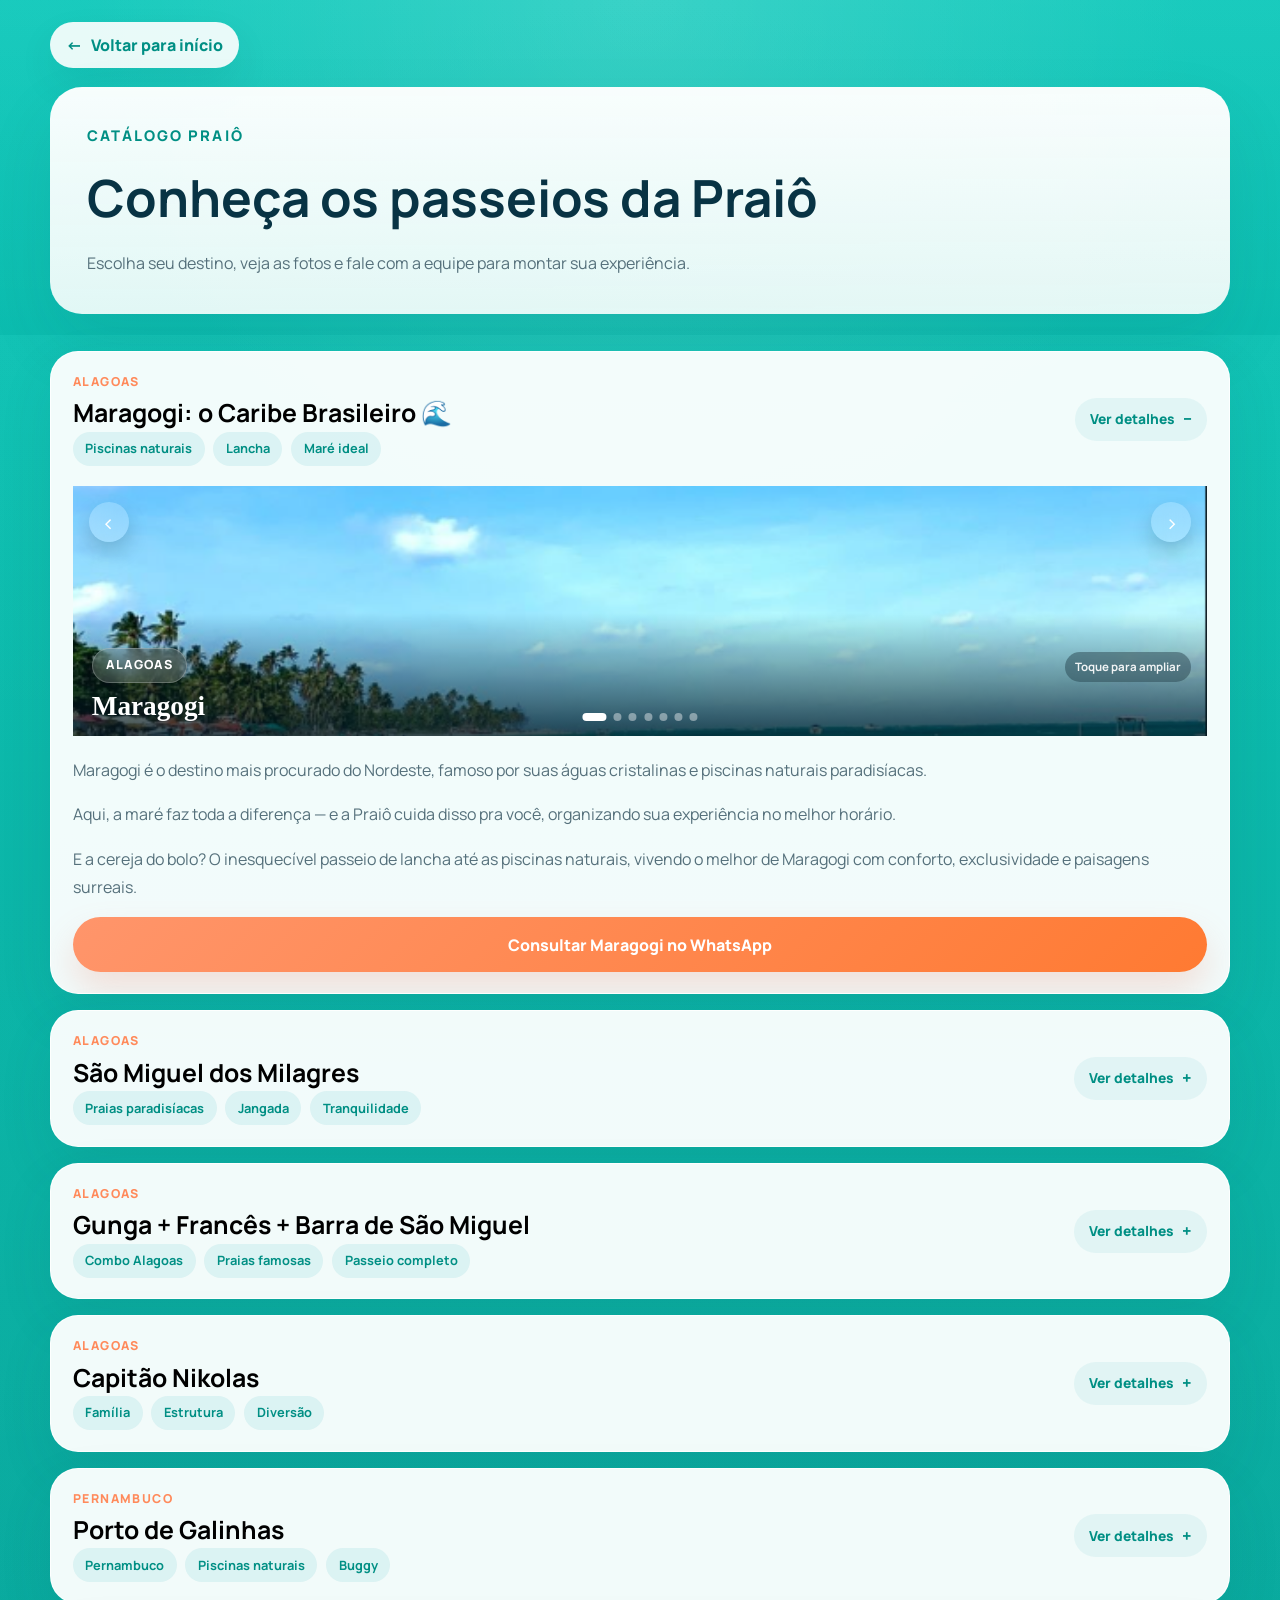
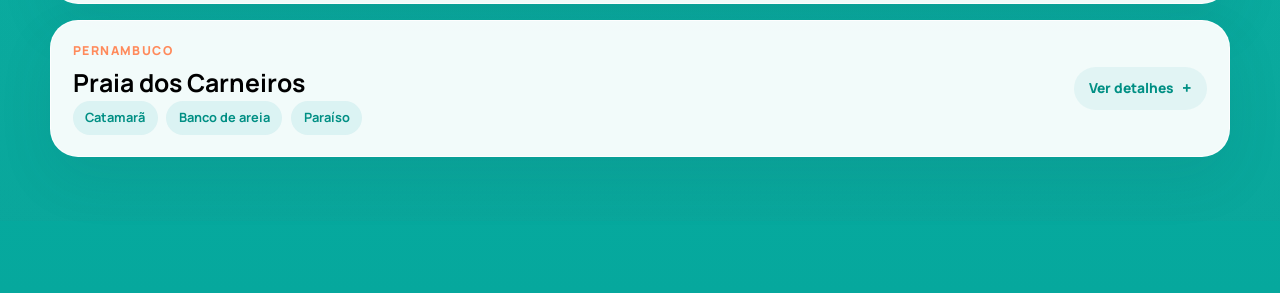
==== commit 2f0a38d8: "feat: criar carrossel visual de passeios na home" ====
--- a/passeios.html
+++ b/passeios.html
@@ -34,7 +34,7 @@
     <section class="catalog-section" id="passeios">
       <div class="container">
         <div class="catalog-stack" data-tour-accordion>
-          <article class="catalog-card is-open" data-tour-item>
+          <article class="catalog-card is-open" data-tour-item id="maragogi">
             <button class="catalog-card__summary" type="button" aria-expanded="true" data-tour-toggle>
               <div>
                 <p class="catalog-card__eyebrow">Alagoas</p>
@@ -123,7 +123,7 @@
             </div>
           </article>
 
-          <article class="catalog-card" data-tour-item>
+          <article class="catalog-card" data-tour-item id="milagres">
             <button class="catalog-card__summary" type="button" aria-expanded="false" data-tour-toggle>
               <div>
                 <p class="catalog-card__eyebrow">Alagoas</p>
@@ -154,7 +154,7 @@
             </div>
           </article>
 
-          <article class="catalog-card" data-tour-item>
+          <article class="catalog-card" data-tour-item id="gunga-frances-barra">
             <button class="catalog-card__summary" type="button" aria-expanded="false" data-tour-toggle>
               <div>
                 <p class="catalog-card__eyebrow">Alagoas</p>
@@ -185,7 +185,7 @@
             </div>
           </article>
 
-          <article class="catalog-card" data-tour-item>
+          <article class="catalog-card" data-tour-item id="capitao-nikolas">
             <button class="catalog-card__summary" type="button" aria-expanded="false" data-tour-toggle>
               <div>
                 <p class="catalog-card__eyebrow">Alagoas</p>
@@ -216,7 +216,7 @@
             </div>
           </article>
 
-          <article class="catalog-card" data-tour-item>
+          <article class="catalog-card" data-tour-item id="porto-de-galinhas">
             <button class="catalog-card__summary" type="button" aria-expanded="false" data-tour-toggle>
               <div>
                 <p class="catalog-card__eyebrow">Pernambuco</p>
@@ -247,7 +247,7 @@
             </div>
           </article>
 
-          <article class="catalog-card" data-tour-item>
+          <article class="catalog-card" data-tour-item id="carneiros">
             <button class="catalog-card__summary" type="button" aria-expanded="false" data-tour-toggle>
               <div>
                 <p class="catalog-card__eyebrow">Pernambuco</p>
--- a/style.css
+++ b/style.css
@@ -1,16 +1,21 @@
 :root {
-  --bg: #f7f4ec;
-  --surface: rgba(255, 255, 255, 0.78);
+  --bg: #00b7a8;
+  --surface: rgba(255, 255, 255, 0.82);
   --surface-strong: #ffffff;
-  --text: #17333f;
+  --text: #083344;
   --muted: #55707b;
-  --primary: #1ca9b3;
-  --primary-dark: #0f7f8a;
-  --accent: #f08a72;
+  --primary: #00b7a8;
+  --primary-dark: #008f84;
+  --accent: #ff8a5b;
   --gold: #d7b56d;
   --sand: #e8dcc5;
   --line: rgba(23, 51, 63, 0.1);
   --shadow: 0 20px 60px rgba(18, 61, 74, 0.12);
+  --color-turquoise-bg: #00b7a8;
+  --color-turquoise-dark: #008f84;
+  --color-card-bg: #ffffff;
+  --color-text-dark: #083344;
+  --color-coral: #ff8a5b;
   --radius-lg: 28px;
   --radius-md: 20px;
   --radius-sm: 14px;
@@ -32,9 +37,9 @@
   color: var(--text);
   line-height: 1.5;
   background:
-    radial-gradient(circle at top left, rgba(28, 169, 179, 0.12), transparent 30%),
-    radial-gradient(circle at top right, rgba(240, 138, 114, 0.12), transparent 28%),
-    linear-gradient(180deg, #f7fafb 0%, var(--bg) 40%, #fcfaf5 100%);
+    radial-gradient(circle at top left, rgba(255, 255, 255, 0.16), transparent 28%),
+    radial-gradient(circle at top right, rgba(255, 255, 255, 0.12), transparent 26%),
+    linear-gradient(180deg, #06cabc 0%, var(--color-turquoise-bg) 38%, #05aea1 100%);
 }
 
 a {
@@ -67,6 +72,25 @@
 .section {
   padding: 5.5rem 0;
   position: relative;
+}
+
+.intro,
+.transfers-section,
+.reviews,
+.catalog-hero {
+  background:
+    linear-gradient(180deg, rgba(255, 255, 255, 0.08), rgba(255, 255, 255, 0.03)),
+    linear-gradient(180deg, rgba(0, 183, 168, 0.08), rgba(0, 143, 132, 0.12));
+}
+
+.schedule-section,
+.tours-home-cta,
+.experiences-section,
+.catalog-section,
+.site-footer {
+  background:
+    linear-gradient(180deg, rgba(255, 255, 255, 0.06), rgba(255, 255, 255, 0.02)),
+    linear-gradient(180deg, rgba(0, 183, 168, 0.12), rgba(0, 143, 132, 0.16));
 }
 
 .section-heading {
@@ -1241,11 +1265,158 @@
   font-weight: 700;
 }
 
+.home-tours-carousel {
+  display: grid;
+  gap: 1.15rem;
+}
+
+.home-tours-track {
+  display: flex;
+  gap: 1rem;
+  overflow-x: auto;
+  scroll-snap-type: x mandatory;
+  scroll-padding-inline: 0.4rem;
+  padding: 0.2rem 0.2rem 0.9rem;
+  scrollbar-width: none;
+}
+
+.home-tours-track::-webkit-scrollbar {
+  display: none;
+}
+
+.home-tour-card {
+  flex: 0 0 min(24rem, calc((100% - 2rem) / 3));
+  min-width: min(24rem, calc((100% - 2rem) / 3));
+  scroll-snap-align: start;
+}
+
+.home-tour-card__image {
+  position: relative;
+  min-height: 425px;
+  border-radius: 30px;
+  overflow: hidden;
+  background-color: #109da0;
+  background-size: cover;
+  background-position: center;
+  box-shadow: 0 24px 58px rgba(18, 61, 74, 0.16);
+}
+
+.home-tour-card__image::before {
+  content: "";
+  position: absolute;
+  inset: 0;
+  background:
+    linear-gradient(180deg, rgba(2, 22, 29, 0.08) 0%, rgba(2, 22, 29, 0.18) 42%, rgba(2, 22, 29, 0.82) 100%);
+}
+
+.home-tour-card__image--milagres {
+  background-image:
+    linear-gradient(145deg, rgba(31, 159, 154, 0.35), rgba(240, 190, 126, 0.18)),
+    linear-gradient(155deg, #148a97 0%, #4dd5ca 46%, #d9f4f0 72%, #f0be7e 100%);
+}
+
+.home-tour-card__image--combo {
+  background-image:
+    linear-gradient(150deg, rgba(14, 123, 166, 0.34), rgba(236, 138, 101, 0.18)),
+    linear-gradient(145deg, #0e7ba6 0%, #1cb3c7 44%, #f6d4a1 76%, #ec8a65 100%);
+}
+
+.home-tour-card__image--nikolas {
+  background-image:
+    linear-gradient(155deg, rgba(36, 139, 179, 0.34), rgba(242, 154, 107, 0.2)),
+    linear-gradient(145deg, #248bb3 0%, #41c8db 38%, #f6dcb1 74%, #f29a6b 100%);
+}
+
+.home-tour-card__image--porto {
+  background-image:
+    linear-gradient(155deg, rgba(26, 136, 165, 0.35), rgba(239, 143, 99, 0.18)),
+    linear-gradient(145deg, #1a88a5 0%, #28c2cc 42%, #f0e4b6 76%, #ef8f63 100%);
+}
+
+.home-tour-card__image--carneiros {
+  background-image:
+    linear-gradient(155deg, rgba(26, 169, 179, 0.34), rgba(237, 139, 108, 0.18)),
+    linear-gradient(150deg, #1aa9b3 0%, #64d8d5 42%, #f5dfb1 74%, #ed8b6c 100%);
+}
+
+.home-tour-card__overlay {
+  position: absolute;
+  inset: 0;
+  display: flex;
+  flex-direction: column;
+  justify-content: space-between;
+  padding: 1.15rem;
+  z-index: 1;
+}
+
+.home-tour-card__badge {
+  display: inline-flex;
+  align-items: center;
+  width: fit-content;
+  min-height: 34px;
+  padding: 0.45rem 0.82rem;
+  border-radius: 999px;
+  background: rgba(255, 255, 255, 0.18);
+  border: 1px solid rgba(255, 255, 255, 0.24);
+  color: white;
+  font-size: 0.76rem;
+  font-weight: 800;
+  letter-spacing: 0.08em;
+  text-transform: uppercase;
+  backdrop-filter: blur(10px);
+}
+
+.home-tour-card__content {
+  display: grid;
+  gap: 0.6rem;
+  align-content: end;
+}
+
+.home-tour-card__content h3 {
+  margin: 0;
+  color: white;
+  font-size: clamp(1.55rem, 2.4vw, 2rem);
+}
+
+.home-tour-card__headline,
+.home-tour-card__meta {
+  margin: 0;
+  color: rgba(255, 255, 255, 0.92);
+}
+
+.home-tour-card__headline {
+  font-size: 1rem;
+  font-weight: 800;
+}
+
+.home-tour-card__meta {
+  font-size: 0.94rem;
+  line-height: 1.6;
+}
+
+.home-tour-card__button {
+  width: fit-content;
+  min-width: 132px;
+  min-height: 48px;
+  margin-top: 0.2rem;
+}
+
+.home-tours-controls {
+  display: flex;
+  align-items: center;
+  justify-content: space-between;
+  gap: 1rem;
+}
+
+.home-tours-controls .tours-dots {
+  flex: 1;
+}
+
 .catalog-page {
   min-height: 100%;
   background:
-    radial-gradient(circle at top, rgba(28, 169, 179, 0.1), transparent 28%),
-    linear-gradient(180deg, #f7fbfd 0%, #eef8fb 100%);
+    radial-gradient(circle at top, rgba(255, 255, 255, 0.15), transparent 28%),
+    linear-gradient(180deg, #07c8ba 0%, var(--color-turquoise-bg) 40%, #06a89d 100%);
 }
 
 .catalog-main {
@@ -1285,8 +1456,8 @@
   padding: clamp(1.5rem, 3vw, 2.3rem);
   border-radius: 32px;
   background:
-    linear-gradient(180deg, rgba(255, 255, 255, 0.96), rgba(248, 252, 253, 0.92)),
-    linear-gradient(135deg, rgba(28, 169, 179, 0.08), rgba(240, 138, 114, 0.08));
+    linear-gradient(180deg, rgba(255, 255, 255, 0.97), rgba(244, 252, 251, 0.92)),
+    linear-gradient(135deg, rgba(0, 183, 168, 0.12), rgba(255, 138, 91, 0.1));
   box-shadow: 0 30px 70px rgba(18, 61, 74, 0.09);
 }
 
@@ -1314,7 +1485,7 @@
 .catalog-card {
   overflow: hidden;
   border-radius: 28px;
-  background: rgba(255, 255, 255, 0.94);
+  background: rgba(255, 255, 255, 0.95);
   border: 1px solid rgba(255, 255, 255, 0.88);
   box-shadow: 0 22px 56px rgba(18, 61, 74, 0.09);
 }
@@ -1533,7 +1704,7 @@
 
 .footer-content p {
   margin: 0.35rem 0 0;
-  color: var(--muted);
+  color: rgba(8, 51, 68, 0.82);
 }
 
 .footer-link {
@@ -2959,4 +3130,40 @@
     min-height: 228px;
     height: 228px;
   }
-}
+
+  .home-tours-track {
+    gap: 0.9rem;
+    padding: 0.2rem 0.2rem 0.8rem;
+  }
+
+  .home-tour-card {
+    flex-basis: min(86vw, 360px);
+    min-width: min(86vw, 360px);
+    scroll-snap-align: center;
+  }
+
+  .home-tour-card__image {
+    min-height: 390px;
+    border-radius: 26px;
+  }
+
+  .home-tour-card__overlay {
+    padding: 1rem;
+  }
+
+  .home-tour-card__content h3 {
+    font-size: 1.65rem;
+  }
+
+  .home-tour-card__meta {
+    max-width: 92%;
+  }
+
+  .home-tours-controls {
+    justify-content: center;
+  }
+
+  .home-tours-controls .tours-arrow {
+    display: none;
+  }
+}
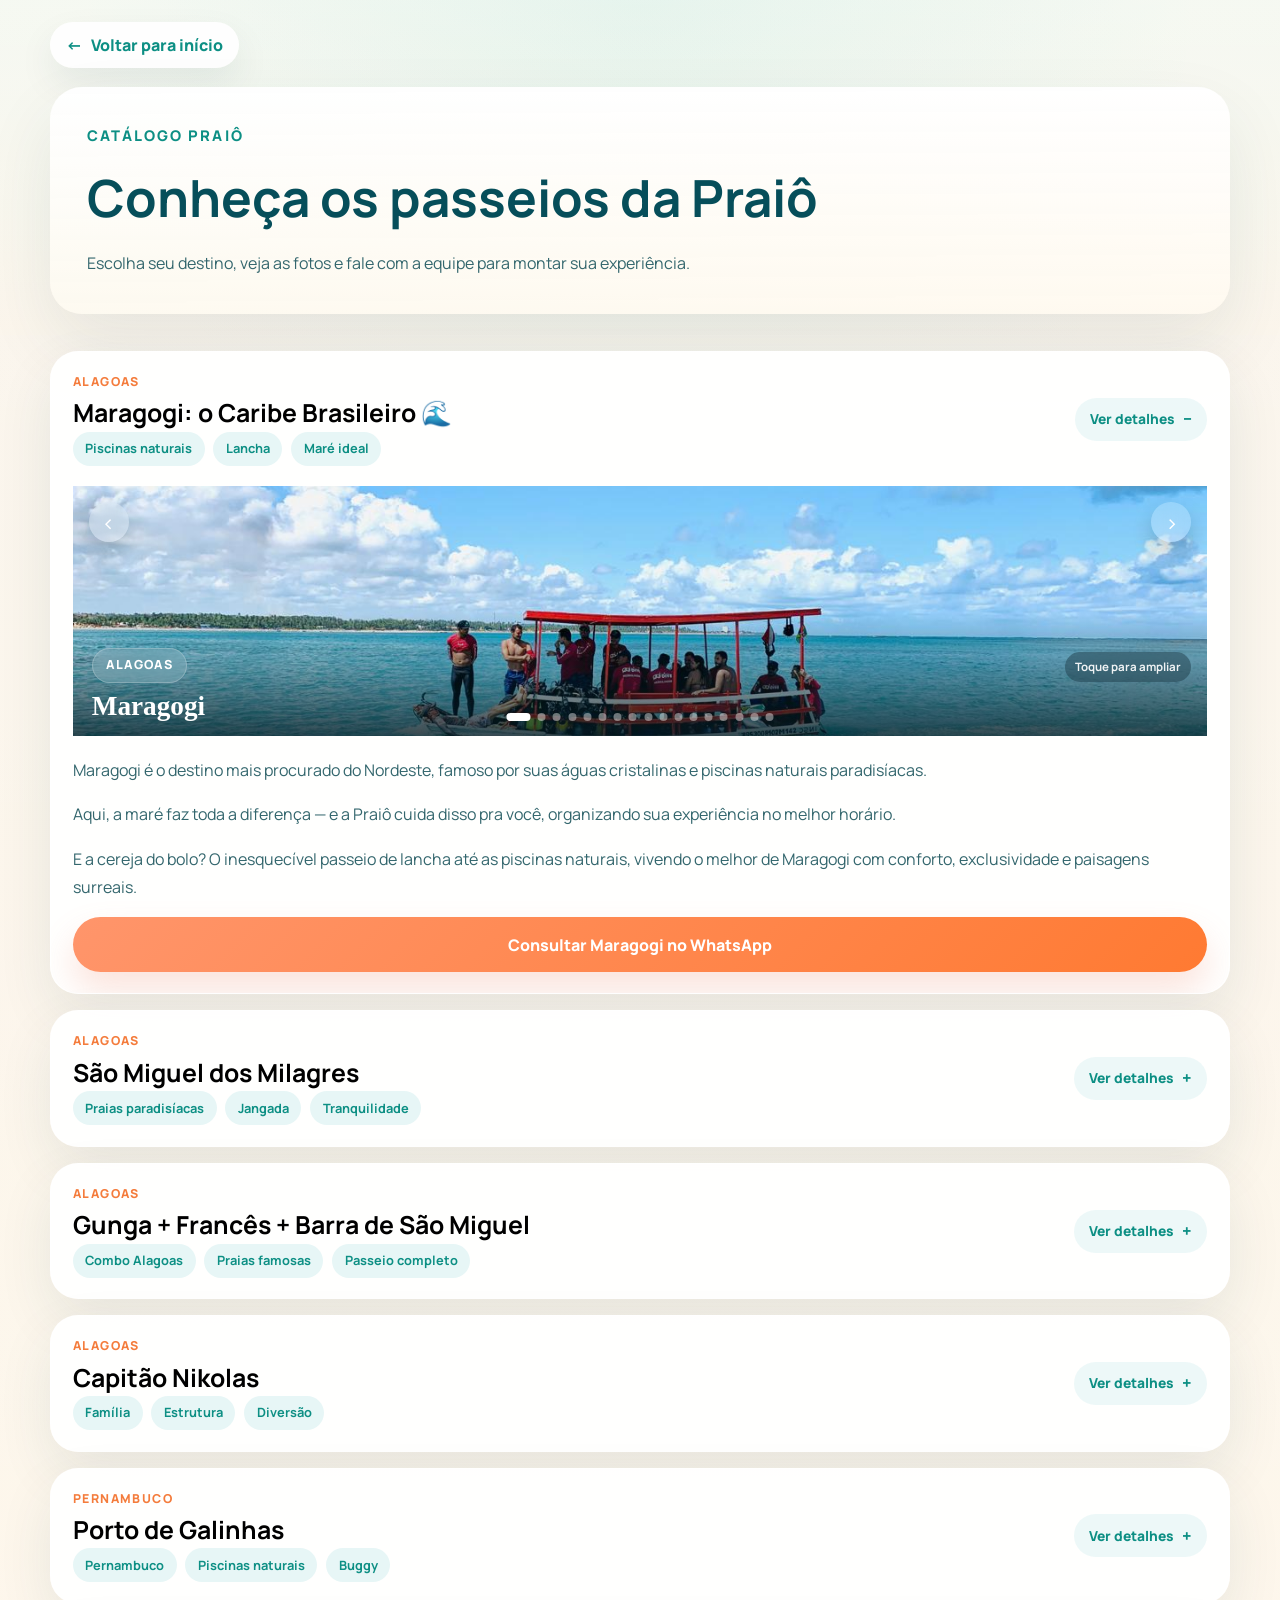
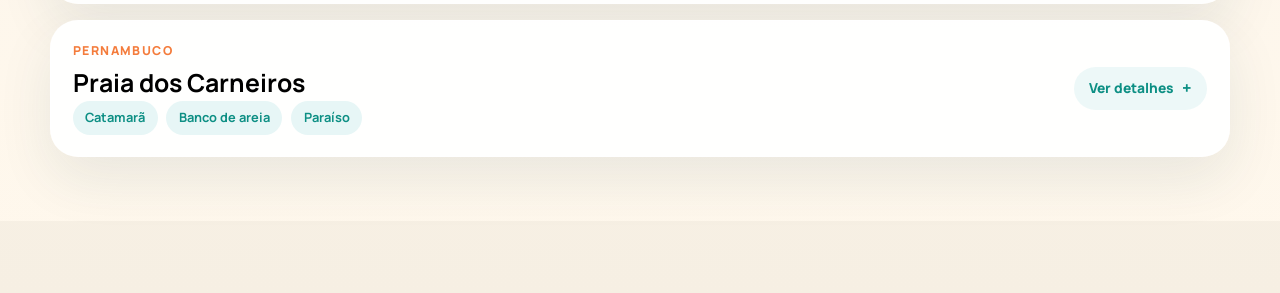
==== commit 18196f6d: "chore: organizar imagens dos passeios e atualizar galerias" ====
--- a/passeios.html
+++ b/passeios.html
@@ -50,28 +50,58 @@
 
             <div class="catalog-card__content" data-tour-content>
               <div class="catalog-card__body">
-                <div class="tour-gallery catalog-gallery" data-gallery="maragogi">
+                <div class="tour-gallery catalog-gallery" data-gallery="maragogi" data-gallery-title="Maragogi">
                   <div class="tour-gallery-track" data-gallery-track aria-label="Galeria de Maragogi">
                     <figure class="tour-gallery-slide">
-                      <img src="./assets/passeios/maragogi/maragogi-1.png" alt="Praia de Maragogi com mar azul e faixa de areia" loading="lazy" data-lightbox-image>
-                    </figure>
-                    <figure class="tour-gallery-slide">
-                      <img src="./assets/passeios/maragogi/maragogi-2.png" alt="Águas cristalinas de Maragogi com barcos ao fundo" loading="lazy" data-lightbox-image>
-                    </figure>
-                    <figure class="tour-gallery-slide">
-                      <img src="./assets/passeios/maragogi/maragogi-3.png" alt="Coqueiro inclinado na praia de Maragogi" loading="lazy" data-lightbox-image>
-                    </figure>
-                    <figure class="tour-gallery-slide">
-                      <img src="./assets/passeios/maragogi/maragogi-4.png" alt="Piscinas naturais de Maragogi com família aproveitando o mar" loading="lazy" data-lightbox-image>
-                    </figure>
-                    <figure class="tour-gallery-slide">
-                      <img src="./assets/passeios/maragogi/maragogi-5.png" alt="Cenário turístico de Maragogi com balanço colorido" loading="lazy" data-lightbox-image>
-                    </figure>
-                    <figure class="tour-gallery-slide">
-                      <img src="./assets/passeios/maragogi/maragogi-6.png" alt="Piscinas naturais transparentes em Maragogi" loading="lazy" data-lightbox-image>
-                    </figure>
-                    <figure class="tour-gallery-slide">
-                      <img src="./assets/passeios/maragogi/maragogi-7.png" alt="Letreiro colorido de Maragogi na praia" loading="lazy" data-lightbox-image>
+                      <img src="./assets/passeios/maragogi/maragogi-01.jpeg" alt="Foto 1 do passeio em Maragogi" loading="lazy" data-lightbox-image>
+                    </figure>
+                    <figure class="tour-gallery-slide">
+                      <img src="./assets/passeios/maragogi/maragogi-02.jpeg" alt="Foto 2 do passeio em Maragogi" loading="lazy" data-lightbox-image>
+                    </figure>
+                    <figure class="tour-gallery-slide">
+                      <img src="./assets/passeios/maragogi/maragogi-03.jpeg" alt="Foto 3 do passeio em Maragogi" loading="lazy" data-lightbox-image>
+                    </figure>
+                    <figure class="tour-gallery-slide">
+                      <img src="./assets/passeios/maragogi/maragogi-04.jpeg" alt="Foto 4 do passeio em Maragogi" loading="lazy" data-lightbox-image>
+                    </figure>
+                    <figure class="tour-gallery-slide">
+                      <img src="./assets/passeios/maragogi/maragogi-05.jpeg" alt="Foto 5 do passeio em Maragogi" loading="lazy" data-lightbox-image>
+                    </figure>
+                    <figure class="tour-gallery-slide">
+                      <img src="./assets/passeios/maragogi/maragogi-06.jpeg" alt="Foto 6 do passeio em Maragogi" loading="lazy" data-lightbox-image>
+                    </figure>
+                    <figure class="tour-gallery-slide">
+                      <img src="./assets/passeios/maragogi/maragogi-07.jpeg" alt="Foto 7 do passeio em Maragogi" loading="lazy" data-lightbox-image>
+                    </figure>
+                    <figure class="tour-gallery-slide">
+                      <img src="./assets/passeios/maragogi/maragogi-08.jpeg" alt="Foto 8 do passeio em Maragogi" loading="lazy" data-lightbox-image>
+                    </figure>
+                    <figure class="tour-gallery-slide">
+                      <img src="./assets/passeios/maragogi/maragogi-09.jpeg" alt="Foto 9 do passeio em Maragogi" loading="lazy" data-lightbox-image>
+                    </figure>
+                    <figure class="tour-gallery-slide">
+                      <img src="./assets/passeios/maragogi/maragogi-10.jpeg" alt="Foto 10 do passeio em Maragogi" loading="lazy" data-lightbox-image>
+                    </figure>
+                    <figure class="tour-gallery-slide">
+                      <img src="./assets/passeios/maragogi/maragogi-11.png" alt="Foto 11 do passeio em Maragogi" loading="lazy" data-lightbox-image>
+                    </figure>
+                    <figure class="tour-gallery-slide">
+                      <img src="./assets/passeios/maragogi/maragogi-12.png" alt="Foto 12 do passeio em Maragogi" loading="lazy" data-lightbox-image>
+                    </figure>
+                    <figure class="tour-gallery-slide">
+                      <img src="./assets/passeios/maragogi/maragogi-13.png" alt="Foto 13 do passeio em Maragogi" loading="lazy" data-lightbox-image>
+                    </figure>
+                    <figure class="tour-gallery-slide">
+                      <img src="./assets/passeios/maragogi/maragogi-14.png" alt="Foto 14 do passeio em Maragogi" loading="lazy" data-lightbox-image>
+                    </figure>
+                    <figure class="tour-gallery-slide">
+                      <img src="./assets/passeios/maragogi/maragogi-15.png" alt="Foto 15 do passeio em Maragogi" loading="lazy" data-lightbox-image>
+                    </figure>
+                    <figure class="tour-gallery-slide">
+                      <img src="./assets/passeios/maragogi/maragogi-16.png" alt="Foto 16 do passeio em Maragogi" loading="lazy" data-lightbox-image>
+                    </figure>
+                    <figure class="tour-gallery-slide">
+                      <img src="./assets/passeios/maragogi/maragogi-17.png" alt="Foto 17 do passeio em Maragogi" loading="lazy" data-lightbox-image>
                     </figure>
                   </div>
 
@@ -97,6 +127,16 @@
                     <button class="tour-gallery-dot" type="button" aria-label="Ver imagem 5 de Maragogi"></button>
                     <button class="tour-gallery-dot" type="button" aria-label="Ver imagem 6 de Maragogi"></button>
                     <button class="tour-gallery-dot" type="button" aria-label="Ver imagem 7 de Maragogi"></button>
+                    <button class="tour-gallery-dot" type="button" aria-label="Ver imagem 8 de Maragogi"></button>
+                    <button class="tour-gallery-dot" type="button" aria-label="Ver imagem 9 de Maragogi"></button>
+                    <button class="tour-gallery-dot" type="button" aria-label="Ver imagem 10 de Maragogi"></button>
+                    <button class="tour-gallery-dot" type="button" aria-label="Ver imagem 11 de Maragogi"></button>
+                    <button class="tour-gallery-dot" type="button" aria-label="Ver imagem 12 de Maragogi"></button>
+                    <button class="tour-gallery-dot" type="button" aria-label="Ver imagem 13 de Maragogi"></button>
+                    <button class="tour-gallery-dot" type="button" aria-label="Ver imagem 14 de Maragogi"></button>
+                    <button class="tour-gallery-dot" type="button" aria-label="Ver imagem 15 de Maragogi"></button>
+                    <button class="tour-gallery-dot" type="button" aria-label="Ver imagem 16 de Maragogi"></button>
+                    <button class="tour-gallery-dot" type="button" aria-label="Ver imagem 17 de Maragogi"></button>
                   </div>
                 </div>
 
@@ -137,10 +177,51 @@
               <span class="catalog-card__toggle-text">Ver detalhes</span>
             </button>
             <div class="catalog-card__content" data-tour-content hidden>
-              <div class="catalog-card__body catalog-card__body--single">
-                <div class="tour-visual tour-visual-milagres">
-                  <span class="tour-visual-pill">Alagoas</span>
-                  <strong>São Miguel dos Milagres</strong>
+              <div class="catalog-card__body">
+                <div class="tour-gallery catalog-gallery" data-gallery="milagres" data-gallery-title="São Miguel dos Milagres">
+                  <div class="tour-gallery-track" data-gallery-track aria-label="Galeria de São Miguel dos Milagres">
+                    <figure class="tour-gallery-slide">
+                      <img src="./assets/passeios/milagres/milagres-01.jpeg" alt="Foto 1 do passeio em São Miguel dos Milagres" loading="lazy" data-lightbox-image>
+                    </figure>
+                    <figure class="tour-gallery-slide">
+                      <img src="./assets/passeios/milagres/milagres-02.jpeg" alt="Foto 2 do passeio em São Miguel dos Milagres" loading="lazy" data-lightbox-image>
+                    </figure>
+                    <figure class="tour-gallery-slide">
+                      <img src="./assets/passeios/milagres/milagres-03.jpeg" alt="Foto 3 do passeio em São Miguel dos Milagres" loading="lazy" data-lightbox-image>
+                    </figure>
+                    <figure class="tour-gallery-slide">
+                      <img src="./assets/passeios/milagres/milagres-04.jpeg" alt="Foto 4 do passeio em São Miguel dos Milagres" loading="lazy" data-lightbox-image>
+                    </figure>
+                    <figure class="tour-gallery-slide">
+                      <img src="./assets/passeios/milagres/milagres-05.jpeg" alt="Foto 5 do passeio em São Miguel dos Milagres" loading="lazy" data-lightbox-image>
+                    </figure>
+                    <figure class="tour-gallery-slide">
+                      <img src="./assets/passeios/milagres/milagres-06.jpeg" alt="Foto 6 do passeio em São Miguel dos Milagres" loading="lazy" data-lightbox-image>
+                    </figure>
+                  </div>
+
+                  <div class="tour-gallery-overlay">
+                    <span class="tour-visual-pill">Alagoas</span>
+                    <strong>Milagres</strong>
+                  </div>
+
+                  <span class="tour-gallery-hint">Toque para ampliar</span>
+
+                  <button class="tour-gallery-arrow tour-gallery-arrow-prev" type="button" data-gallery-prev aria-label="Imagem anterior de São Miguel dos Milagres">
+                    <span aria-hidden="true">‹</span>
+                  </button>
+                  <button class="tour-gallery-arrow tour-gallery-arrow-next" type="button" data-gallery-next aria-label="Próxima imagem de São Miguel dos Milagres">
+                    <span aria-hidden="true">›</span>
+                  </button>
+
+                  <div class="tour-gallery-dots" data-gallery-dots aria-label="Selecionar imagem de São Miguel dos Milagres">
+                    <button class="tour-gallery-dot is-active" type="button" aria-label="Ver imagem 1 de São Miguel dos Milagres"></button>
+                    <button class="tour-gallery-dot" type="button" aria-label="Ver imagem 2 de São Miguel dos Milagres"></button>
+                    <button class="tour-gallery-dot" type="button" aria-label="Ver imagem 3 de São Miguel dos Milagres"></button>
+                    <button class="tour-gallery-dot" type="button" aria-label="Ver imagem 4 de São Miguel dos Milagres"></button>
+                    <button class="tour-gallery-dot" type="button" aria-label="Ver imagem 5 de São Miguel dos Milagres"></button>
+                    <button class="tour-gallery-dot" type="button" aria-label="Ver imagem 6 de São Miguel dos Milagres"></button>
+                  </div>
                 </div>
                 <div class="catalog-card__details">
                   <p>
@@ -168,10 +249,51 @@
               <span class="catalog-card__toggle-text">Ver detalhes</span>
             </button>
             <div class="catalog-card__content" data-tour-content hidden>
-              <div class="catalog-card__body catalog-card__body--single">
-                <div class="tour-visual tour-visual-combo">
-                  <span class="tour-visual-pill">Alagoas</span>
-                  <strong>Combo litoral sul</strong>
+              <div class="catalog-card__body">
+                <div class="tour-gallery catalog-gallery" data-gallery="gunga" data-gallery-title="Gunga, Francês e Barra de São Miguel">
+                  <div class="tour-gallery-track" data-gallery-track aria-label="Galeria do passeio Gunga, Francês e Barra de São Miguel">
+                    <figure class="tour-gallery-slide">
+                      <img src="./assets/passeios/gunga/gunga-01.jpeg" alt="Foto 1 do passeio Gunga, Francês e Barra de São Miguel" loading="lazy" data-lightbox-image>
+                    </figure>
+                    <figure class="tour-gallery-slide">
+                      <img src="./assets/passeios/gunga/gunga-02.jpeg" alt="Foto 2 do passeio Gunga, Francês e Barra de São Miguel" loading="lazy" data-lightbox-image>
+                    </figure>
+                    <figure class="tour-gallery-slide">
+                      <img src="./assets/passeios/gunga/gunga-03.jpeg" alt="Foto 3 do passeio Gunga, Francês e Barra de São Miguel" loading="lazy" data-lightbox-image>
+                    </figure>
+                    <figure class="tour-gallery-slide">
+                      <img src="./assets/passeios/gunga/gunga-04.jpeg" alt="Foto 4 do passeio Gunga, Francês e Barra de São Miguel" loading="lazy" data-lightbox-image>
+                    </figure>
+                    <figure class="tour-gallery-slide">
+                      <img src="./assets/passeios/gunga/gunga-05.jpeg" alt="Foto 5 do passeio Gunga, Francês e Barra de São Miguel" loading="lazy" data-lightbox-image>
+                    </figure>
+                    <figure class="tour-gallery-slide">
+                      <img src="./assets/passeios/gunga/gunga-06.jpeg" alt="Foto 6 do passeio Gunga, Francês e Barra de São Miguel" loading="lazy" data-lightbox-image>
+                    </figure>
+                  </div>
+
+                  <div class="tour-gallery-overlay">
+                    <span class="tour-visual-pill">Alagoas</span>
+                    <strong>Gunga + Francês + Barra</strong>
+                  </div>
+
+                  <span class="tour-gallery-hint">Toque para ampliar</span>
+
+                  <button class="tour-gallery-arrow tour-gallery-arrow-prev" type="button" data-gallery-prev aria-label="Imagem anterior de Gunga, Francês e Barra de São Miguel">
+                    <span aria-hidden="true">‹</span>
+                  </button>
+                  <button class="tour-gallery-arrow tour-gallery-arrow-next" type="button" data-gallery-next aria-label="Próxima imagem de Gunga, Francês e Barra de São Miguel">
+                    <span aria-hidden="true">›</span>
+                  </button>
+
+                  <div class="tour-gallery-dots" data-gallery-dots aria-label="Selecionar imagem de Gunga, Francês e Barra de São Miguel">
+                    <button class="tour-gallery-dot is-active" type="button" aria-label="Ver imagem 1 de Gunga, Francês e Barra de São Miguel"></button>
+                    <button class="tour-gallery-dot" type="button" aria-label="Ver imagem 2 de Gunga, Francês e Barra de São Miguel"></button>
+                    <button class="tour-gallery-dot" type="button" aria-label="Ver imagem 3 de Gunga, Francês e Barra de São Miguel"></button>
+                    <button class="tour-gallery-dot" type="button" aria-label="Ver imagem 4 de Gunga, Francês e Barra de São Miguel"></button>
+                    <button class="tour-gallery-dot" type="button" aria-label="Ver imagem 5 de Gunga, Francês e Barra de São Miguel"></button>
+                    <button class="tour-gallery-dot" type="button" aria-label="Ver imagem 6 de Gunga, Francês e Barra de São Miguel"></button>
+                  </div>
                 </div>
                 <div class="catalog-card__details">
                   <p>
--- a/style.css
+++ b/style.css
@@ -1,21 +1,21 @@
 :root {
-  --bg: #00b7a8;
+  --bg: #fff7ea;
   --surface: rgba(255, 255, 255, 0.82);
   --surface-strong: #ffffff;
-  --text: #083344;
-  --muted: #55707b;
-  --primary: #00b7a8;
-  --primary-dark: #008f84;
-  --accent: #ff8a5b;
+  --text: #064e5a;
+  --muted: #33666d;
+  --primary: #19b7a8;
+  --primary-dark: #0d8f84;
+  --accent: #f47c3c;
   --gold: #d7b56d;
-  --sand: #e8dcc5;
+  --sand: #f6efe3;
   --line: rgba(23, 51, 63, 0.1);
   --shadow: 0 20px 60px rgba(18, 61, 74, 0.12);
-  --color-turquoise-bg: #00b7a8;
-  --color-turquoise-dark: #008f84;
+  --color-turquoise-bg: #19b7a8;
+  --color-turquoise-dark: #0d8f84;
   --color-card-bg: #ffffff;
-  --color-text-dark: #083344;
-  --color-coral: #ff8a5b;
+  --color-text-dark: #064e5a;
+  --color-coral: #f47c3c;
   --radius-lg: 28px;
   --radius-md: 20px;
   --radius-sm: 14px;
@@ -37,9 +37,9 @@
   color: var(--text);
   line-height: 1.5;
   background:
-    radial-gradient(circle at top left, rgba(255, 255, 255, 0.16), transparent 28%),
-    radial-gradient(circle at top right, rgba(255, 255, 255, 0.12), transparent 26%),
-    linear-gradient(180deg, #06cabc 0%, var(--color-turquoise-bg) 38%, #05aea1 100%);
+    radial-gradient(circle at top left, rgba(25, 183, 168, 0.12), transparent 26%),
+    radial-gradient(circle at top right, rgba(244, 124, 60, 0.1), transparent 24%),
+    linear-gradient(180deg, #fffaf1 0%, var(--bg) 46%, #f6efe3 100%);
 }
 
 a {
@@ -79,8 +79,8 @@
 .reviews,
 .catalog-hero {
   background:
-    linear-gradient(180deg, rgba(255, 255, 255, 0.08), rgba(255, 255, 255, 0.03)),
-    linear-gradient(180deg, rgba(0, 183, 168, 0.08), rgba(0, 143, 132, 0.12));
+    linear-gradient(180deg, rgba(255, 255, 255, 0.3), rgba(255, 255, 255, 0.12)),
+    linear-gradient(180deg, rgba(25, 183, 168, 0.06), rgba(246, 239, 227, 0.42));
 }
 
 .schedule-section,
@@ -89,8 +89,50 @@
 .catalog-section,
 .site-footer {
   background:
-    linear-gradient(180deg, rgba(255, 255, 255, 0.06), rgba(255, 255, 255, 0.02)),
-    linear-gradient(180deg, rgba(0, 183, 168, 0.12), rgba(0, 143, 132, 0.16));
+    linear-gradient(180deg, rgba(255, 255, 255, 0.28), rgba(255, 255, 255, 0.12)),
+    linear-gradient(180deg, rgba(246, 239, 227, 0.7), rgba(255, 247, 234, 0.96));
+}
+
+.intro > .container > .section-heading h2,
+.schedule-section > .container > .section-heading h2,
+.tours-home-cta > .container > .section-heading h2,
+.transfers-section > .container > .section-heading h2,
+.experiences-section > .container > .section-heading h2,
+.reviews > .container > .section-heading h2 {
+  color: var(--text);
+}
+
+.intro > .container > .section-heading .eyebrow,
+.schedule-section > .container > .section-heading .eyebrow,
+.tours-home-cta > .container > .section-heading .eyebrow,
+.transfers-section > .container > .section-heading .eyebrow,
+.experiences-section > .container > .section-heading .eyebrow,
+.reviews > .container > .section-heading .eyebrow {
+  color: var(--primary-dark);
+}
+
+.intro .section-support,
+.schedule-section > .container > .section-heading .section-support,
+.tours-home-cta > .container > .section-heading .section-support,
+.transfers-section > .container > .section-heading .section-support,
+.experiences-section > .container > .section-heading .section-support,
+.reviews > .container > .section-heading .section-support,
+.intro-copy {
+  color: var(--muted);
+}
+
+.profile-meta p,
+.tour-card p,
+.tour-tags span,
+.transfer-content p,
+.experience-card p,
+.review-card p,
+.catalog-card__details p,
+.catalog-card__summary h2,
+.catalog-card__eyebrow,
+.catalog-hero__copy p:not(.eyebrow),
+.catalog-hero__copy h1 {
+  color: inherit;
 }
 
 .section-heading {
@@ -1235,8 +1277,8 @@
   padding: clamp(1.4rem, 3vw, 2.2rem);
   border-radius: 32px;
   background:
-    linear-gradient(180deg, rgba(255, 255, 255, 0.96), rgba(249, 255, 255, 0.88)),
-    linear-gradient(135deg, rgba(28, 169, 179, 0.08), rgba(240, 138, 114, 0.08));
+    linear-gradient(180deg, rgba(255, 255, 255, 0.96), rgba(255, 250, 241, 0.92)),
+    linear-gradient(135deg, rgba(25, 183, 168, 0.08), rgba(244, 124, 60, 0.08));
   border: 1px solid rgba(255, 255, 255, 0.78);
   box-shadow: 0 28px 70px rgba(18, 61, 74, 0.1);
 }
@@ -1415,8 +1457,8 @@
 .catalog-page {
   min-height: 100%;
   background:
-    radial-gradient(circle at top, rgba(255, 255, 255, 0.15), transparent 28%),
-    linear-gradient(180deg, #07c8ba 0%, var(--color-turquoise-bg) 40%, #06a89d 100%);
+    radial-gradient(circle at top, rgba(25, 183, 168, 0.1), transparent 28%),
+    linear-gradient(180deg, #fffaf1 0%, var(--bg) 46%, #f6efe3 100%);
 }
 
 .catalog-main {
@@ -1440,7 +1482,7 @@
   min-height: 44px;
   padding: 0.68rem 1rem;
   border-radius: 999px;
-  background: rgba(255, 255, 255, 0.9);
+  background: rgba(255, 255, 255, 0.92);
   color: var(--primary-dark);
   font-weight: 800;
   box-shadow: 0 16px 36px rgba(18, 61, 74, 0.08);
@@ -1456,8 +1498,8 @@
   padding: clamp(1.5rem, 3vw, 2.3rem);
   border-radius: 32px;
   background:
-    linear-gradient(180deg, rgba(255, 255, 255, 0.97), rgba(244, 252, 251, 0.92)),
-    linear-gradient(135deg, rgba(0, 183, 168, 0.12), rgba(255, 138, 91, 0.1));
+    linear-gradient(180deg, rgba(255, 255, 255, 0.97), rgba(255, 250, 241, 0.92)),
+    linear-gradient(135deg, rgba(25, 183, 168, 0.1), rgba(244, 124, 60, 0.08));
   box-shadow: 0 30px 70px rgba(18, 61, 74, 0.09);
 }
 
@@ -1702,9 +1744,14 @@
   border-top: 1px solid var(--line);
 }
 
+.footer-content strong,
+.footer-link {
+  color: var(--text);
+}
+
 .footer-content p {
   margin: 0.35rem 0 0;
-  color: rgba(8, 51, 68, 0.82);
+  color: var(--muted);
 }
 
 .footer-link {
@@ -1925,7 +1972,7 @@
   }
 
   .hero-actions .btn-primary::before {
-    content: "📅 Agendar";
+    content: "📅 Orçamento";
     font-size: 1.04rem;
     font-weight: 800;
     letter-spacing: -0.01em;
@@ -2040,7 +2087,7 @@
   }
 
   .hero-actions .btn-primary::after {
-    content: "Agendar";
+    content: "Orçamento";
     font-size: 1rem;
     font-weight: 800;
     letter-spacing: -0.01em;
@@ -2221,7 +2268,7 @@
   }
 
   .hero-actions .btn-primary::after {
-    content: "Agendar";
+    content: "Orçamento";
     font-size: 1rem;
     font-weight: 800;
     letter-spacing: -0.01em;
@@ -2748,7 +2795,7 @@
   }
 
   .hero-actions .btn-primary::after {
-    content: "Agendar";
+    content: "Orçamento";
     font-size: var(--hero-mobile-cta-font-size);
     font-weight: 800;
     letter-spacing: -0.01em;
